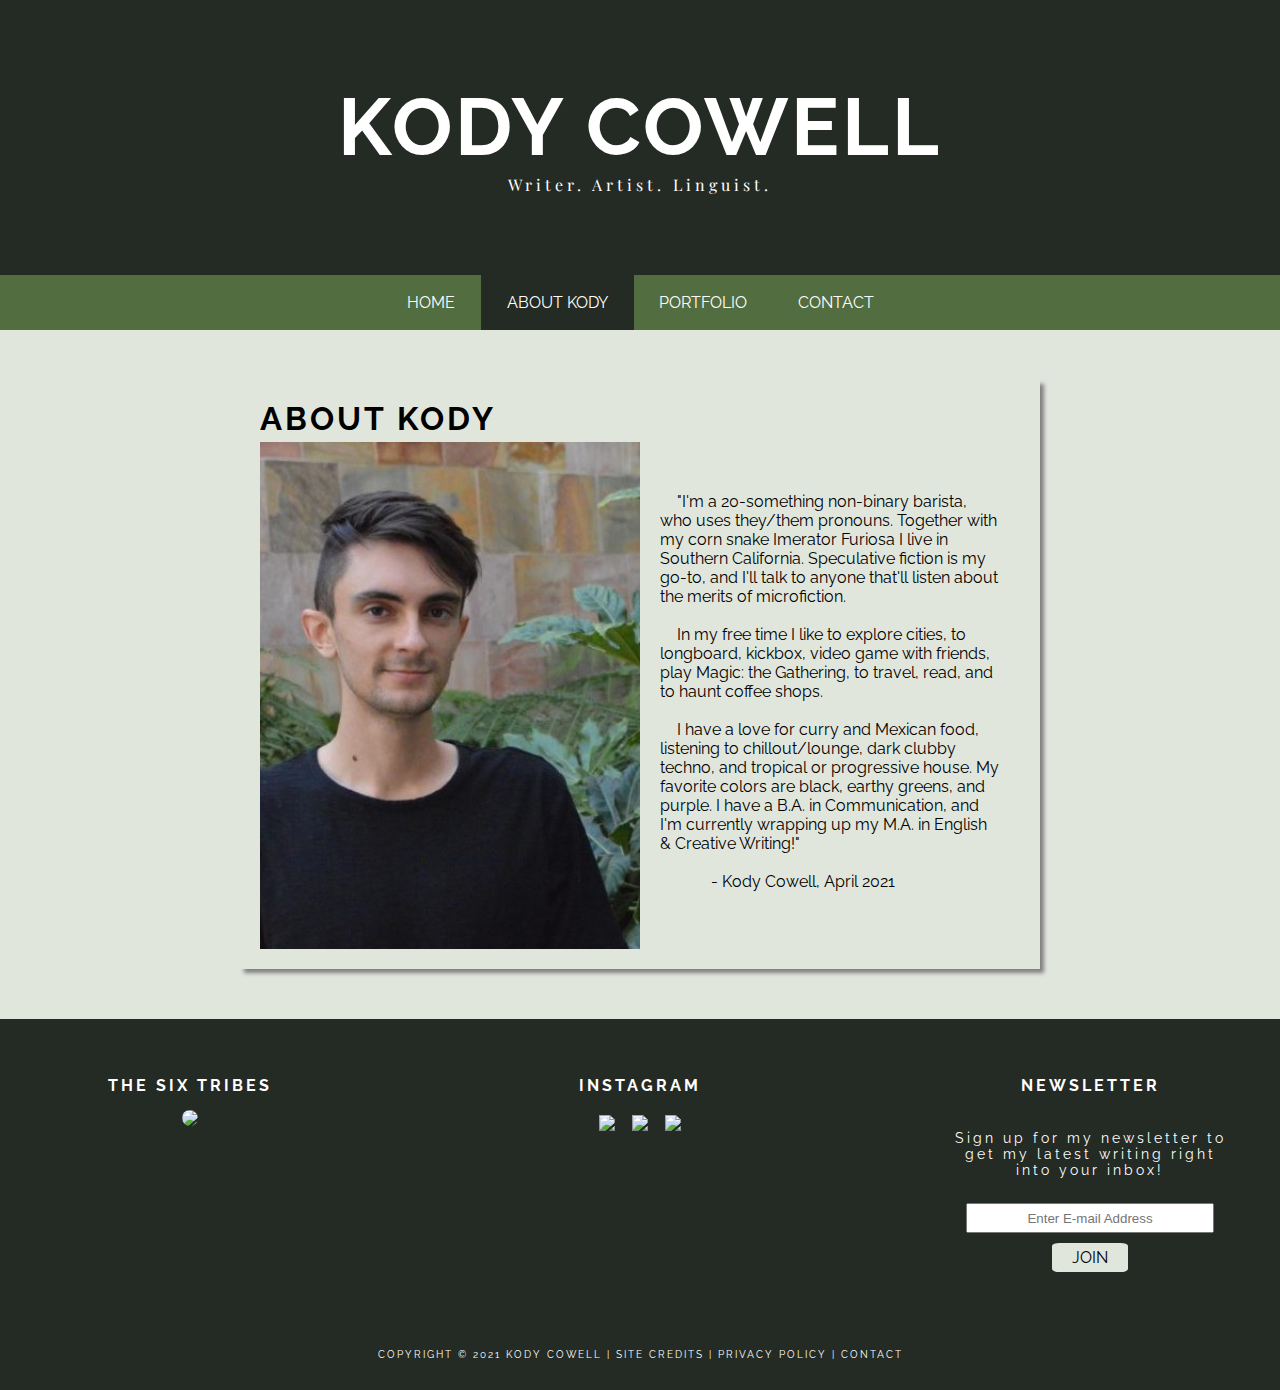
==== about-kody.html @ 3d3656e3 "added about section, aded contact form" ====
<!DOCTYPE html>
<html lang="en">
<head>
	<title>About Kody</title>
	<meta charset="utf-8">
	<meta name="viewport" content="width=device-width, initial-scale=1.0">
	<link rel="icon" href="img/k-icon.JPG" >
	<link rel="stylesheet" href="https://cdnjs.cloudflare.com/ajax/libs/font-awesome/4.7.0/css/font-awesome.min.css">
	<link rel="preconnect" href="https://fonts.gstatic.com">
<link href="https://fonts.googleapis.com/css2?family=New+Tegomin&display=swap" rel="stylesheet">
<link href="https://fonts.googleapis.com/css2?family=Playfair+Display&display=swap" rel="stylesheet">
<link href="https://fonts.googleapis.com/css2?family=Raleway&display=swap" rel="stylesheet">
	<link rel="stylesheet" type="text/css" href="layout/kody.css">
</head>
<body>

	<!-- Header Element -->
<div>
	<header class="header">
		<h1><a href="index.html">KODY COWELL</a></h1>
			<p>Writer. Artist. Linguist.</p>
	</header>
</div>
	<!--- ----------------------------------------------- -->
<div class="navbar" id="navbar">
<div class="navigation" id="navigation">
  <a href="index.html">Home</a>
  <a href="about-kody.html" class="active">about kody</a>
	<div class="dropdown">
	    <a href="portfolio.html" class="dropbtn">portfolio</a>
	      
	    </button>
	    <div class="dropdown-content">
	      <a href="portfolio-microfiction.html">Microfiction</a>
	      <a href="portfolio-short-stories.html">Short Stories</a>
	      <a href="portfolio-published-work.html">Published Work</a>
    	</div>
  	</div> 
  <a href="contact.html" >Contact</a>
</div>
</div>
	<!-- Main Element -->
<main>
	<div class="content">
		<div class="intro">
			<h1>About Kody</h1>
			<div class="about-content">
			<img id="about-img" src="img/kody-profile-small.jpg">
			<div id="about-text">
				<p style="text-indent: 5%"> "I'm a 20-something non-binary barista, who uses they/them pronouns. Together with my corn snake Imerator Furiosa I live in Southern California. Speculative fiction is my go-to, and I'll talk to anyone that'll listen about the merits of microfiction.<p><br>
				<p style="text-indent: 5%">In my free time I like to explore cities, to longboard, kickbox, video game with friends, play Magic: the Gathering, to travel, read, and to haunt coffee shops.</p><br>
				<p style="text-indent: 5%">I have a love for curry and Mexican food, listening to chillout/lounge, dark clubby techno, and tropical or progressive house. My favorite colors are black, earthy greens, and purple. I have a B.A. in Communication, and I'm currently wrapping up my M.A. in English & Creative Writing!"</p><br>
				<p style="text-indent: 15%" font-style="italic"> - Kody Cowell, April 2021</p>
			</div>
			</div>
		</div>
	</div>
<input type="image" src="img/back-to-top.png" width="45" height="45" alt="back-to-top" id="back-to-top" class="back-to-top" onclick="topFunction()" /> 

</main>

<div class="footer-widgets">
		<div class="wrap">
			<div class="footer-widget-1">
				<h4 class="widget-title">THE SIX TRIBES</h4>
				<p>
					<a href="https://thesixtribes.blogspot.com" target="blank"><img id="widget-icon" src="img/six-tribes.jpeg" ></a>
				</p>
			</div>

			<div class="footer-widget-2">
				<h4 class="widget-title">INSTAGRAM</h4>
				<div class="widget-images">
					<div class="insta-pic">
						<a href="https://www.instagram.com/p/CLuhFMjBJE3/?igshid=bbefb8ykg4li" target="blank"><img id="picture" src="https://scontent-amt2-1.cdninstagram.com/v/t51.2885-15/e35/s1080x1080/153089223_249399296788393_7107474968008332931_n.jpg?tp=1&amp;_nc_ht=scontent-amt2-1.cdninstagram.com&amp;_nc_cat=101&amp;_nc_ohc=bFneDNuPi3oAX9F1mN2&amp;edm=AABBvjUAAAAA&amp;ccb=7-4&amp;oh=70a73e93604d042daadd72fa2ccfb1d2&amp;oe=609DCF3E&amp;_nc_sid=83d603"></a>
					</div>
					<div class="insta-pic">
						<a href="https://www.instagram.com/p/CLZz4OmhOHC/" target="blank"><img id="picture" src="https://scontent-amt2-1.cdninstagram.com/v/t51.2885-15/e35/150633962_1832348787146833_5923864472317503566_n.jpg?tp=1&amp;_nc_ht=scontent-amt2-1.cdninstagram.com&amp;_nc_cat=101&amp;_nc_ohc=h8-UCfn9qmAAX-2yaI8&amp;edm=AABBvjUAAAAA&amp;ccb=7-4&amp;oh=6f2d29874e207fae768e8b93309d9865&amp;oe=609D9595&amp;_nc_sid=83d603">
							
						</a>
						
					</div>
					<div class="insta-pic">
						<a href="https://www.instagram.com/p/CJt40v_hmbW/" target="blank"><img id="picture" src="https://scontent-ams4-1.cdninstagram.com/v/t51.2885-15/e35/s1080x1080/136140134_867064200760243_3962149371081290311_n.jpg?tp=1&amp;_nc_ht=scontent-ams4-1.cdninstagram.com&amp;_nc_cat=107&amp;_nc_ohc=y1EXqqMMeFcAX-wBBD9&amp;edm=AP_V10EAAAAA&amp;ccb=7-4&amp;oh=d2094b92c1c3aa81f8616e200d456402&amp;oe=609B01E0&amp;_nc_sid=4f375e" ></a>
					</div>
				</div>
			</div>
			
			<div class="footer-widget-3">
				<h4 class="widget-title">NEWSLETTER</h4>
				<div class="newsletter">
					<p>Sign up for my newsletter to get my latest writing right into your inbox!</p>
					<form action="https://formsubmit.co/2a778330f5fc9a9b6a324b5326173413" method="POST"/>
						<input type="email" name="mail" placeholder="Enter E-mail Address" required>
						<input type="submit" value="join" name="subscribe">
						<input type="hidden" name="_captcha" value="false">
						<input type="hidden" name="_next" value="https://ninnua.github.io/kody-cowell/joined.html">
					</form>
				</div>
				
			</div>
		</div>
	</div>
	<!-- Footer Element -->
<footer>
	<div class="footer-text">
		<p>copyright &#169; 2021 
			<a href="index.html">kody cowell</a> |
			<a href="#">site credits</a> |
			<a href="#">privacy policy</a> |
			<a href="contact.html">contact</a>
		</p>
	</div>
</footer>

<script type="text/javascript" src="layout/kody.js"></script>
</body>
</html>
---- layout/kody.css ----
* {
  margin: 0;
  padding: 0;
  box-sizing: border-box;
}

html {
	background-color: #e1e6dd;
  scroll-behavior: smooth;
}

body {
  margin: 0;
  font-family: 'Raleway', Arial, Helvetica, sans-serif;
  
}

 
h1, h2 {
  font-family: 'Raleway', sans-serif;
  text-transform: uppercase; ;
  letter-spacing: 3px;
  margin: 0 auto 5px auto;

}


h5 {
  font-family: 'Playfair Display', serif;
  margin: 0 auto 20px auto;
  letter-spacing: 2px;
  font-size: 14px;
}
/* ##################################### HEADER ########################### */
.header {
  padding: 80px;
  text-align: center;
  background: #242a24;
  color: white;
  position: relative;
  z-index: 20;

}

.header h1 {
  font-size: 80px;
  font-family: 'Raleway', sans-serif;
  margin: 0 auto;
  text-transform: uppercase;
  text-align: center;
 }

header a {
  color: white;
  text-decoration: none;
}

header p {
  font-family: 'Playfair Display', serif;
  letter-spacing: 4px;
  margin: 0 auto;
}

/* ##################################### NAV BAR ########################### */
.navbar{
  width: 100%;
  background-color: #526e40;
  height: 55px;
  text-align: center;
  
}

.navigation {
  padding: 0 auto;
  overflow: hidden;
  background-color: #526e40;
  display: inline-block;
}

.navigation a {
  float: left;
  font-size: 16px;
  color: white;
  padding: 18px 26px;
  text-decoration: none;
  text-transform: uppercase;

}
.active {
  background-color: #242a24;
}
.sticky {
  position: fixed;
  top: 0;
 }
/* ##################################DROPDOWN#########################*/
/* Dropdown Button */


.dropdown {
  float: left;
  overflow: hidden;
}

.dropdown .dropbtn {
  font-size: 16px;  
  border: none;
  outline: none;
  color: white;
  padding: 18px 25px;
  background-color: inherit;
  font-family: inherit;
  margin: 0;
}

.navbar a:hover, .dropdown:hover .dropbtn {
  background-color: #e1e6dd;
  color: black;
}

.dropdown-content {
  display: none;
  position: absolute;
  background-color: #526e40;
  margin: 55px auto;
  min-width: 160px;
  box-shadow: 0px 8px 16px 0px rgba(0,0,0,0.2);
  z-index: 1;
}

.dropdown-content a {
  float: none;
  color: white;
  padding: 18px 25px;
  text-decoration: none;
  display: block;
  text-align: left;
}

.dropdown-content a:hover {
  background-color: #e1e6dd;
color: black;
}

.dropdown:hover .dropdown-content {
  display: block;
}

/* ##################################### MAIN ELEMENTS ########################### */

.article {
  background-color: #e1e6dd;
  max-width: 800px;
  margin: 50px auto;
  padding: 20px;
  opacity: 60;
  box-shadow:  4px 4px 4px gray;
  overflow: hidden;
}

.article-form {
   background-color: #e1e6dd;
  max-width: 800px;
  margin: 50px auto;
  padding: 20px;
  opacity: 60;
   overflow: hidden;
}

.intro {
  background-color: #e1e6dd;
  max-width: 800px;
  margin: 50px auto;
  padding: 20px;
  opacity: 60;
  font-family: 'Raleway', sans-serif;
  box-shadow:  4px 4px 4px gray;
}

.articletitle {
  font-family: 'Raleway', sans-serif;
  margin:;
}
.article p {
  font-family: 'Raleway', sans-serif;
  font-size: 18px;
  padding-bottom: 10px;
}

.article a{
  text-decoration: underline;
  color: #526e40;

}

#about-text {
  display: inline-block;
  width: 50%;
  float: right;
  padding: 50px 20px;
}

#about-img {
  display: inline-block;
  width: 50%;
  float: left;
}


.about-content{
  background-color: #e1e6dd;
  max-width: 800px;
  overflow: hidden;
}

/*########################### CONTACT FORM ###################################*/
.contact-form{
text-align: center;
font-family: 'Raleway', sans-serif;
font-size: 16px;
margin-top: 40px;
}

.contact-form input {
  padding: 10px;
  width: 80%;
  margin: 5px auto;
  display: block;
  font-family: 'Raleway', sans-serif;
  font-size: 16px;
}
.contact-form textarea {
  padding: 10px;
  width: 80%;
  margin: 10px auto;
  font-family: 'Raleway', sans-serif;
  font-size: 16px;

}
.contact-form input[type=submit]{
  background-color: #526e40;
  color: white;
  border: none;
  padding: 10px 20px;
  margin: 5px auto;
 text-transform: uppercase;
  font-family: 'Raleway', serif;
  font-size: 16px;
}

.contact-form input[type=submit]:hover{
  cursor: pointer;
}
/* ##################################### FOOTER WIDGETS ########################### */
.footer-widgets {
  display: block;
  box-sizing: border-box;
  background-color: #242a24;
  color: white;
  clear: both;
  padding: 40px 0px 0px;
  height: 300px;
  max-width: 100%;
  margin:0 auto;
  text-align: center;
  letter-spacing: 3px;
}
.wrap {
  max-width: 1200px;
  margin: 0 auto;
  text-align: center;
  float: center;
}

.footer-widget-1{
  float: left;
  padding: 1% ;
  width: 25%;
  text-align: center;
}

.footer-widget-2{
  float: left;
  padding: 1%;
  width: 50%;
  text-align: center;
}

.footer-widget-3 {
  float: left;
  padding: 1%;
  width:  25%;
  text-align: center;
}

.widget-title {
  padding: 5px;
  margin-bottom: 10px;
  font-family: 'Raleway', sans-serif;
}

#widget-icon {
  height: 160px;
  border-radius: 80px;

}

.insta-pic {
  display: inline-block;
 }

#picture {
  height: 160px;
  display: block;
  padding: 5px;
}

.widget-images {
  float: center;
  display: block;
}

.newsletter p {
  font-family: 'Raleway', sans-serif;
  font-size: 14px;
  margin-bottom: 20px;
  margin-top: 20px;
  padding-top: 10px;
}

.newsletter input[type=email] {
margin: 5px;
height: 30px;
width: 90%;
text-align: center;
}

.newsletter input[type=submit] {
  background-color: #e1e6dd;
  color: black;
  border: none;
  padding: 5px 20px;
  margin: 5px;
  border-radius: 10%;
  text-transform: uppercase;
  font-family: 'Raleway', serif;
  font-size: 16px;
}

.newsletter input[type=submit]:hover {
  cursor: pointer;
}
/* ##################################### FOOTER ########################### */
footer {
  background-color: #242a24;
  padding: 30px;
  color: white;
  font-family: 'Raleway', sans-serif;
  position: relative;
  bottom: 0;
}

.footer-text {
  text-align: center;
  text-transform: uppercase;
  font-size: 10px;
  letter-spacing: 2px;
 }

 .footer-text a{
  text-decoration: none;
  color: white;
 }

.footer-text a:hover {
  color: #526e40;
}

/* ################################# FONTAWESOME ICON ########################### */
.fa {
  padding: 5px;
  font-size: 15px;
  text-align: center;
  text-decoration: none;
  color: white
}

/* Add a hover effect if you want */
.fa:hover {
  opacity: 0.7;
  color: #526e40;
}

/* Page content */



/* ####################### Back to top button ############################## */
#back-to-top {
  display: none; /* Hidden by default */
  position: fixed; /* Fixed/sticky position */
  bottom: 60px; /* Place the button at the bottom of the page */
  right: 60px; /* Place the button 30px from the right */
  z-index: 99; /* Make sure it does not overlap */
  border: none; /* Remove borders */
  outline: none; /* Remove outline */
  background-color: /* Set a background color */
  color: white; /* Text color */
  cursor: pointer; /* Add a mouse pointer on hover */
  padding:0; /* Some padding */
  border-radius: 10px; /* Rounded corners */
  font-size: 18px; /* Increase font size */
}

/* ############################## Close button #################################3 */
.thank-you {
  text-align: center;
  background-color: #e1e6dd;
  max-width: 800px;
  margin: 50px auto;
  padding: 20px;
  opacity: 60;
}

.close-button {
  box-sizing: border-box;
  height: 20px;
  background-color: green;
  width: 50px;
  margin: 20px auto;
  text-align: center;
}

.close {
  background-color: white;
  padding: 10px;
  border-radius: 10px;
}

.close-button a{
  text-decoration: none;
}

.close-button a:hover{
  cursor: pointer;
}
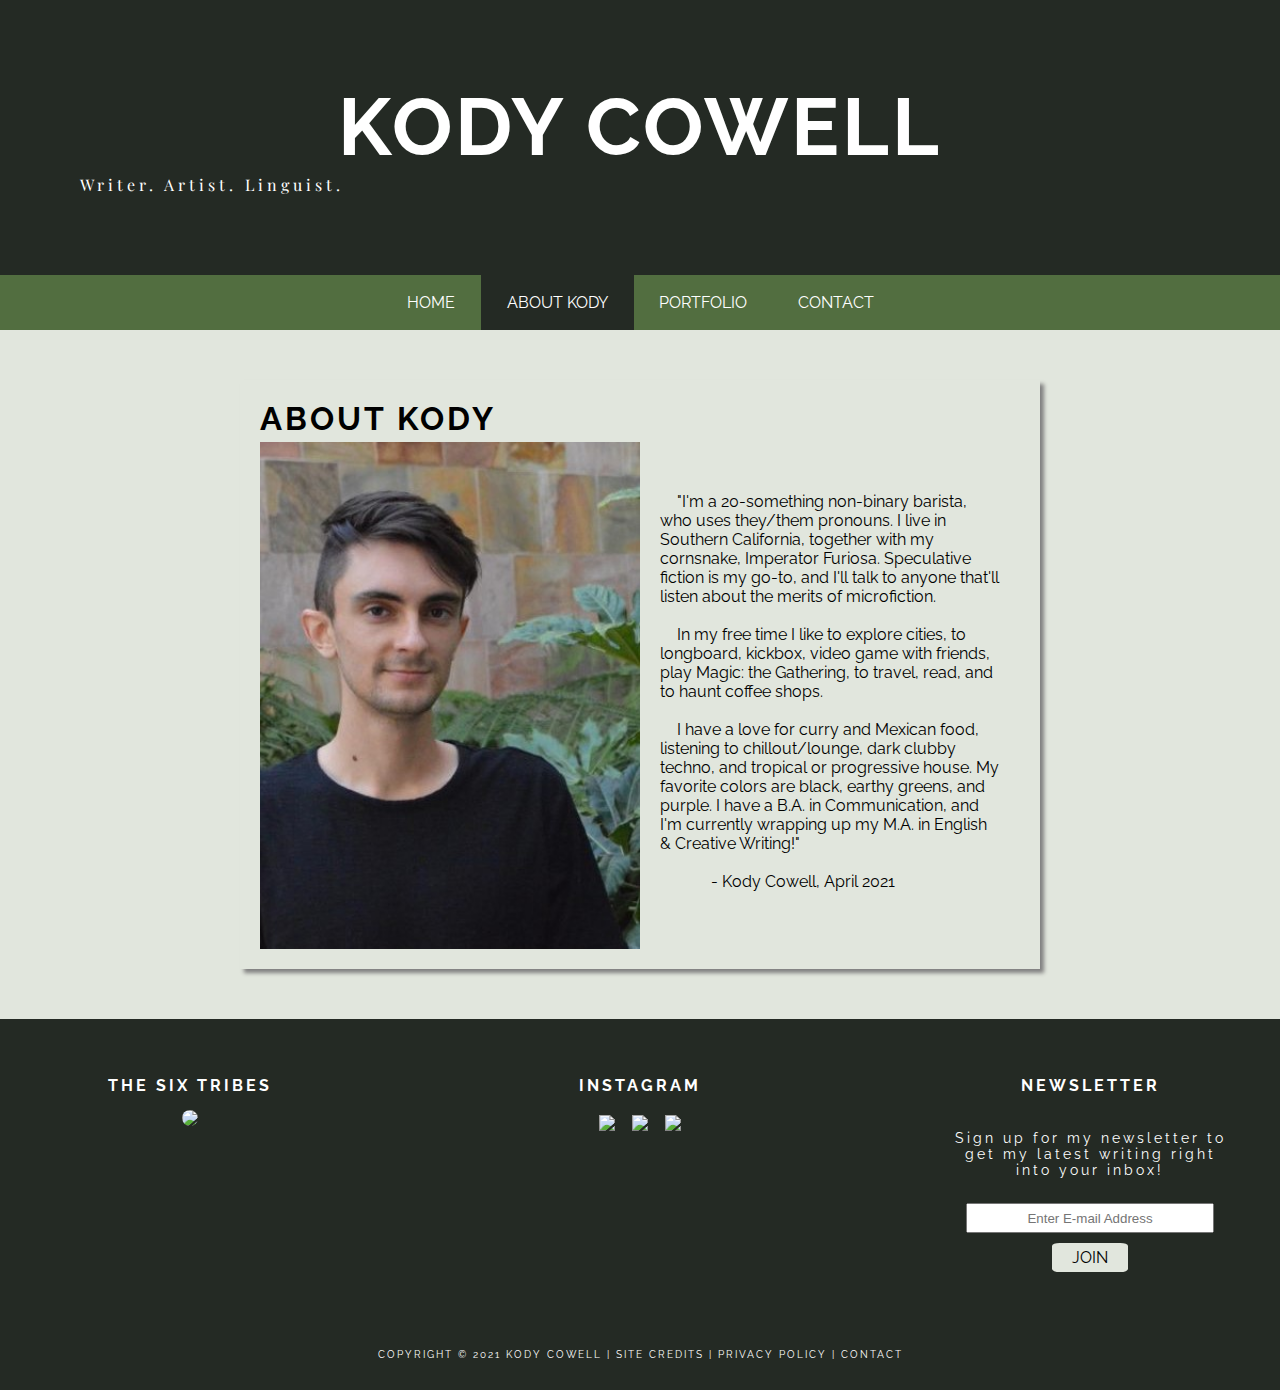
==== commit 1e6fe051: "updated bio text" ====
--- a/about-kody.html
+++ b/about-kody.html
@@ -47,7 +47,7 @@
 			<div class="about-content">
 			<img id="about-img" src="img/kody-profile-small.jpg">
 			<div id="about-text">
-				<p style="text-indent: 5%"> "I'm a 20-something non-binary barista, who uses they/them pronouns. Together with my corn snake Imerator Furiosa I live in Southern California. Speculative fiction is my go-to, and I'll talk to anyone that'll listen about the merits of microfiction.<p><br>
+				<p style="text-indent: 5%"> "I'm a 20-something non-binary barista, who uses they/them pronouns. I live in Southern California, together with my cornsnake, Imperator Furiosa. Speculative fiction is my go-to, and I'll talk to anyone that'll listen about the merits of microfiction.<p><br>
 				<p style="text-indent: 5%">In my free time I like to explore cities, to longboard, kickbox, video game with friends, play Magic: the Gathering, to travel, read, and to haunt coffee shops.</p><br>
 				<p style="text-indent: 5%">I have a love for curry and Mexican food, listening to chillout/lounge, dark clubby techno, and tropical or progressive house. My favorite colors are black, earthy greens, and purple. I have a B.A. in Communication, and I'm currently wrapping up my M.A. in English & Creative Writing!"</p><br>
 				<p style="text-indent: 15%" font-style="italic"> - Kody Cowell, April 2021</p>
--- a/layout/kody.css
+++ b/layout/kody.css
@@ -34,6 +34,7 @@
 /* ##################################### HEADER ########################### */
 .header {
   padding: 80px;
+  width: 100%
   text-align: center;
   background: #242a24;
   color: white;
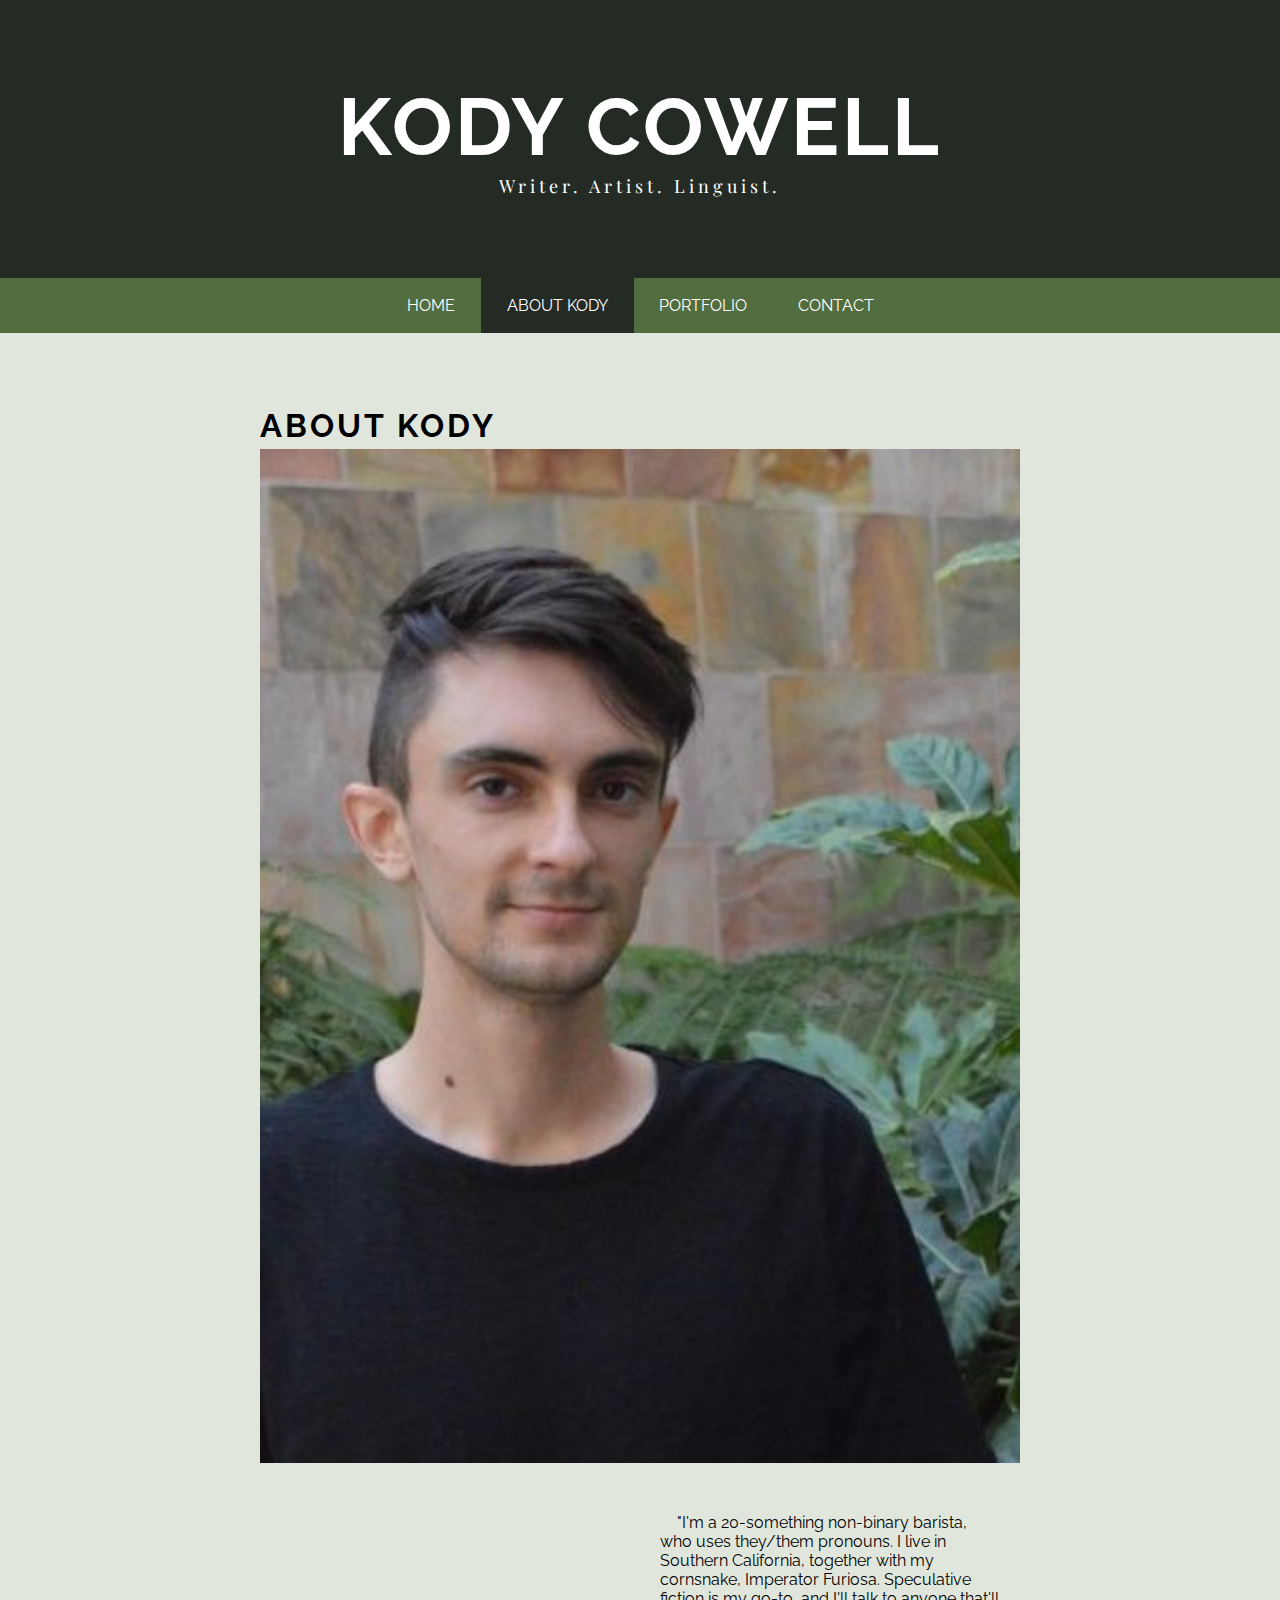
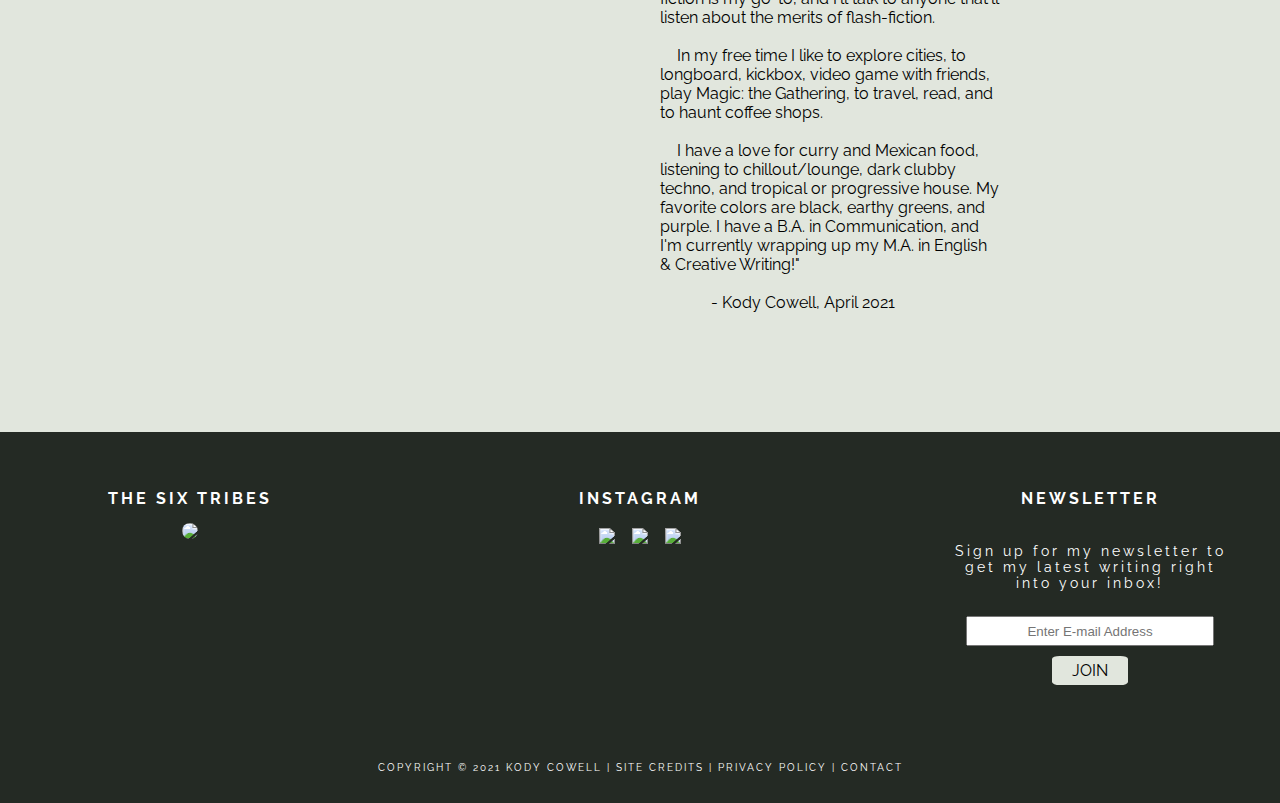
==== commit dca749c9: "microfiction ->flash fiction" ====
--- a/about-kody.html
+++ b/about-kody.html
@@ -31,7 +31,7 @@
 	      
 	    </button>
 	    <div class="dropdown-content">
-	      <a href="portfolio-microfiction.html">Microfiction</a>
+	      <a href="portfolio-flash-fiction.html">Flash Fiction</a>
 	      <a href="portfolio-short-stories.html">Short Stories</a>
 	      <a href="portfolio-published-work.html">Published Work</a>
     	</div>
@@ -47,7 +47,7 @@
 			<div class="about-content">
 			<img id="about-img" src="img/kody-profile-small.jpg">
 			<div id="about-text">
-				<p style="text-indent: 5%"> "I'm a 20-something non-binary barista, who uses they/them pronouns. I live in Southern California, together with my cornsnake, Imperator Furiosa. Speculative fiction is my go-to, and I'll talk to anyone that'll listen about the merits of microfiction.<p><br>
+				<p style="text-indent: 5%"> "I'm a 20-something non-binary barista, who uses they/them pronouns. I live in Southern California, together with my cornsnake, Imperator Furiosa. Speculative fiction is my go-to, and I'll talk to anyone that'll listen about the merits of flash-fiction.<p><br>
 				<p style="text-indent: 5%">In my free time I like to explore cities, to longboard, kickbox, video game with friends, play Magic: the Gathering, to travel, read, and to haunt coffee shops.</p><br>
 				<p style="text-indent: 5%">I have a love for curry and Mexican food, listening to chillout/lounge, dark clubby techno, and tropical or progressive house. My favorite colors are black, earthy greens, and purple. I have a B.A. in Communication, and I'm currently wrapping up my M.A. in English & Creative Writing!"</p><br>
 				<p style="text-indent: 15%" font-style="italic"> - Kody Cowell, April 2021</p>
--- a/layout/kody.css
+++ b/layout/kody.css
@@ -60,25 +60,31 @@
   font-family: 'Playfair Display', serif;
   letter-spacing: 4px;
   margin: 0 auto;
+  text-align: center;
+  font-size: 18px;
 }
 
 /* ##################################### NAV BAR ########################### */
 .navbar{
   width: 100%;
   background-color: #526e40;
-  height: 55px;
-  text-align: center;
+  max-height: 55px;
+  height: auto;
+  text-align: center;
+  display: inline-block;
+  padding: 0 auto;
+  margin: 0 auto;
   
 }
 
 .navigation {
   padding: 0 auto;
   overflow: hidden;
+  display: inline-block;
   background-color: #526e40;
-  display: inline-block;
-}
-
-.navigation a {
+} 
+
+.navbar a {
   float: left;
   font-size: 16px;
   color: white;
@@ -175,7 +181,7 @@
   padding: 20px;
   opacity: 60;
   font-family: 'Raleway', sans-serif;
-  box-shadow:  4px 4px 4px gray;
+  
 }
 
 .articletitle {
@@ -203,7 +209,9 @@
 
 #about-img {
   display: inline-block;
-  width: 50%;
+  height: auto;
+  max-width: 380;
+  width: 100%;
   float: left;
 }
 
@@ -301,7 +309,9 @@
 }
 
 #widget-icon {
-  height: 160px;
+  height: auto;
+  max-width: 160px;
+  width: 100%;
   border-radius: 80px;
 
 }
@@ -311,7 +321,9 @@
  }
 
 #picture {
-  height: 160px;
+  height: auto;
+  max-width: 160px;
+  width: 100%;
   display: block;
   padding: 5px;
 }
@@ -421,6 +433,7 @@
   margin: 50px auto;
   padding: 20px;
   opacity: 60;
+  box-shadow: 0px 0px 12px 8px rgba(0,0,0,0.28);
 }
 
 .close-button {
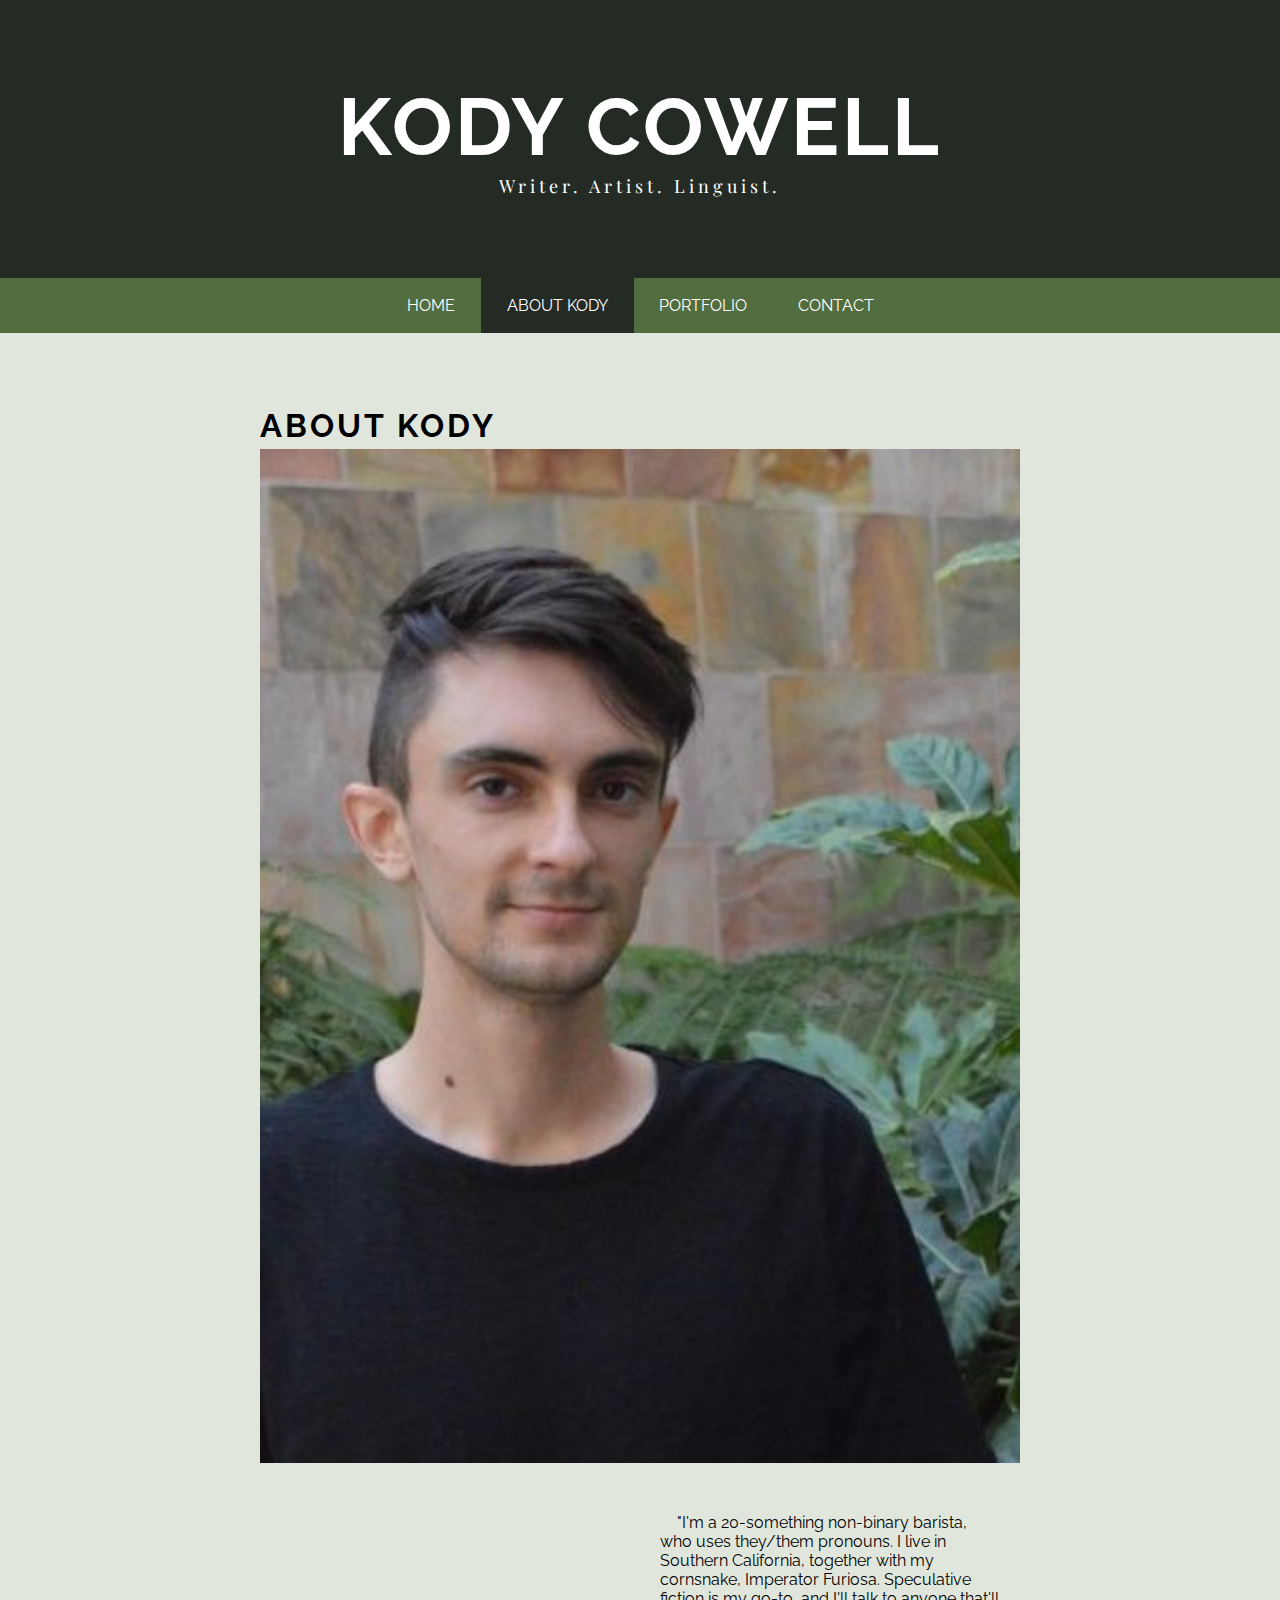
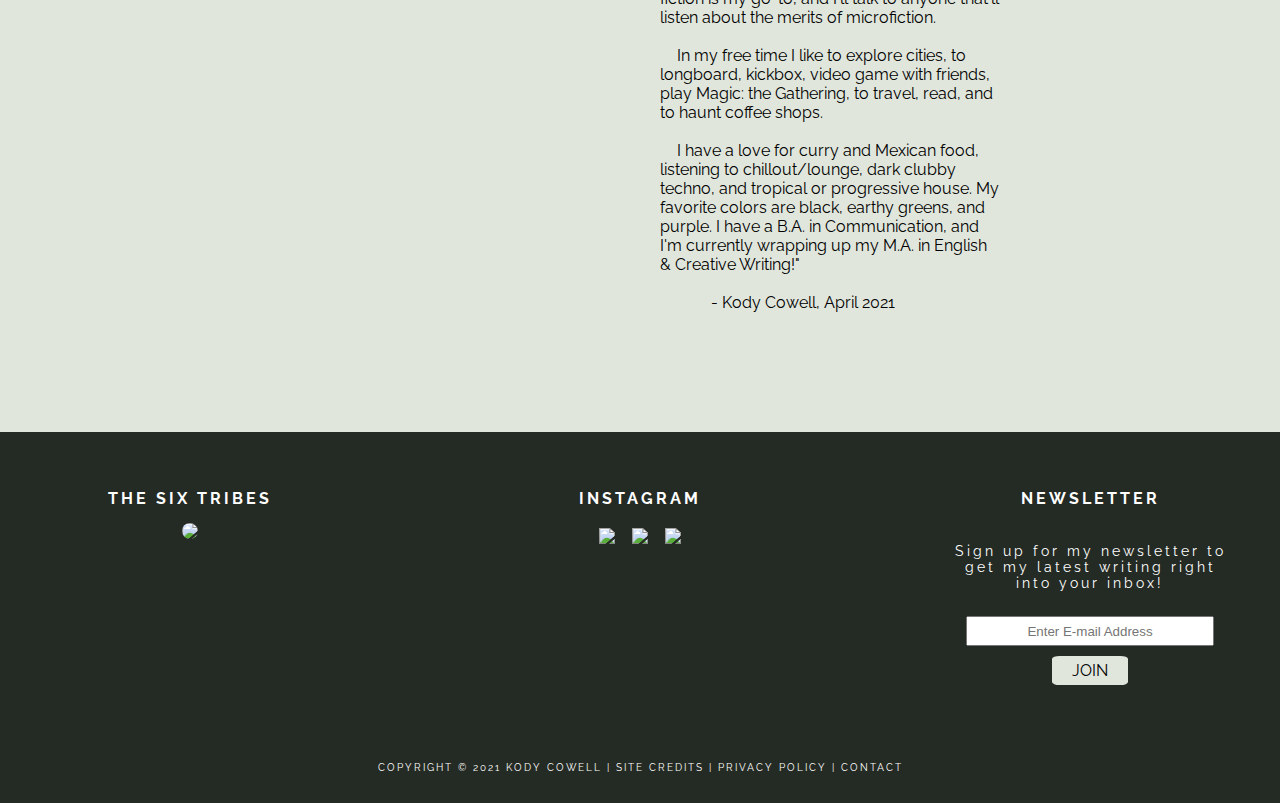
==== commit c5c85509: "--" ====
--- a/about-kody.html
+++ b/about-kody.html
@@ -31,7 +31,7 @@
 	      
 	    </button>
 	    <div class="dropdown-content">
-	      <a href="portfolio-flash-fiction.html">Flash Fiction</a>
+	      <a href="portfolio-microfiction.html">Microfiction</a>
 	      <a href="portfolio-short-stories.html">Short Stories</a>
 	      <a href="portfolio-published-work.html">Published Work</a>
     	</div>
@@ -47,7 +47,7 @@
 			<div class="about-content">
 			<img id="about-img" src="img/kody-profile-small.jpg">
 			<div id="about-text">
-				<p style="text-indent: 5%"> "I'm a 20-something non-binary barista, who uses they/them pronouns. I live in Southern California, together with my cornsnake, Imperator Furiosa. Speculative fiction is my go-to, and I'll talk to anyone that'll listen about the merits of flash-fiction.<p><br>
+				<p style="text-indent: 5%"> "I'm a 20-something non-binary barista, who uses they/them pronouns. I live in Southern California, together with my cornsnake, Imperator Furiosa. Speculative fiction is my go-to, and I'll talk to anyone that'll listen about the merits of microfiction.<p><br>
 				<p style="text-indent: 5%">In my free time I like to explore cities, to longboard, kickbox, video game with friends, play Magic: the Gathering, to travel, read, and to haunt coffee shops.</p><br>
 				<p style="text-indent: 5%">I have a love for curry and Mexican food, listening to chillout/lounge, dark clubby techno, and tropical or progressive house. My favorite colors are black, earthy greens, and purple. I have a B.A. in Communication, and I'm currently wrapping up my M.A. in English & Creative Writing!"</p><br>
 				<p style="text-indent: 15%" font-style="italic"> - Kody Cowell, April 2021</p>
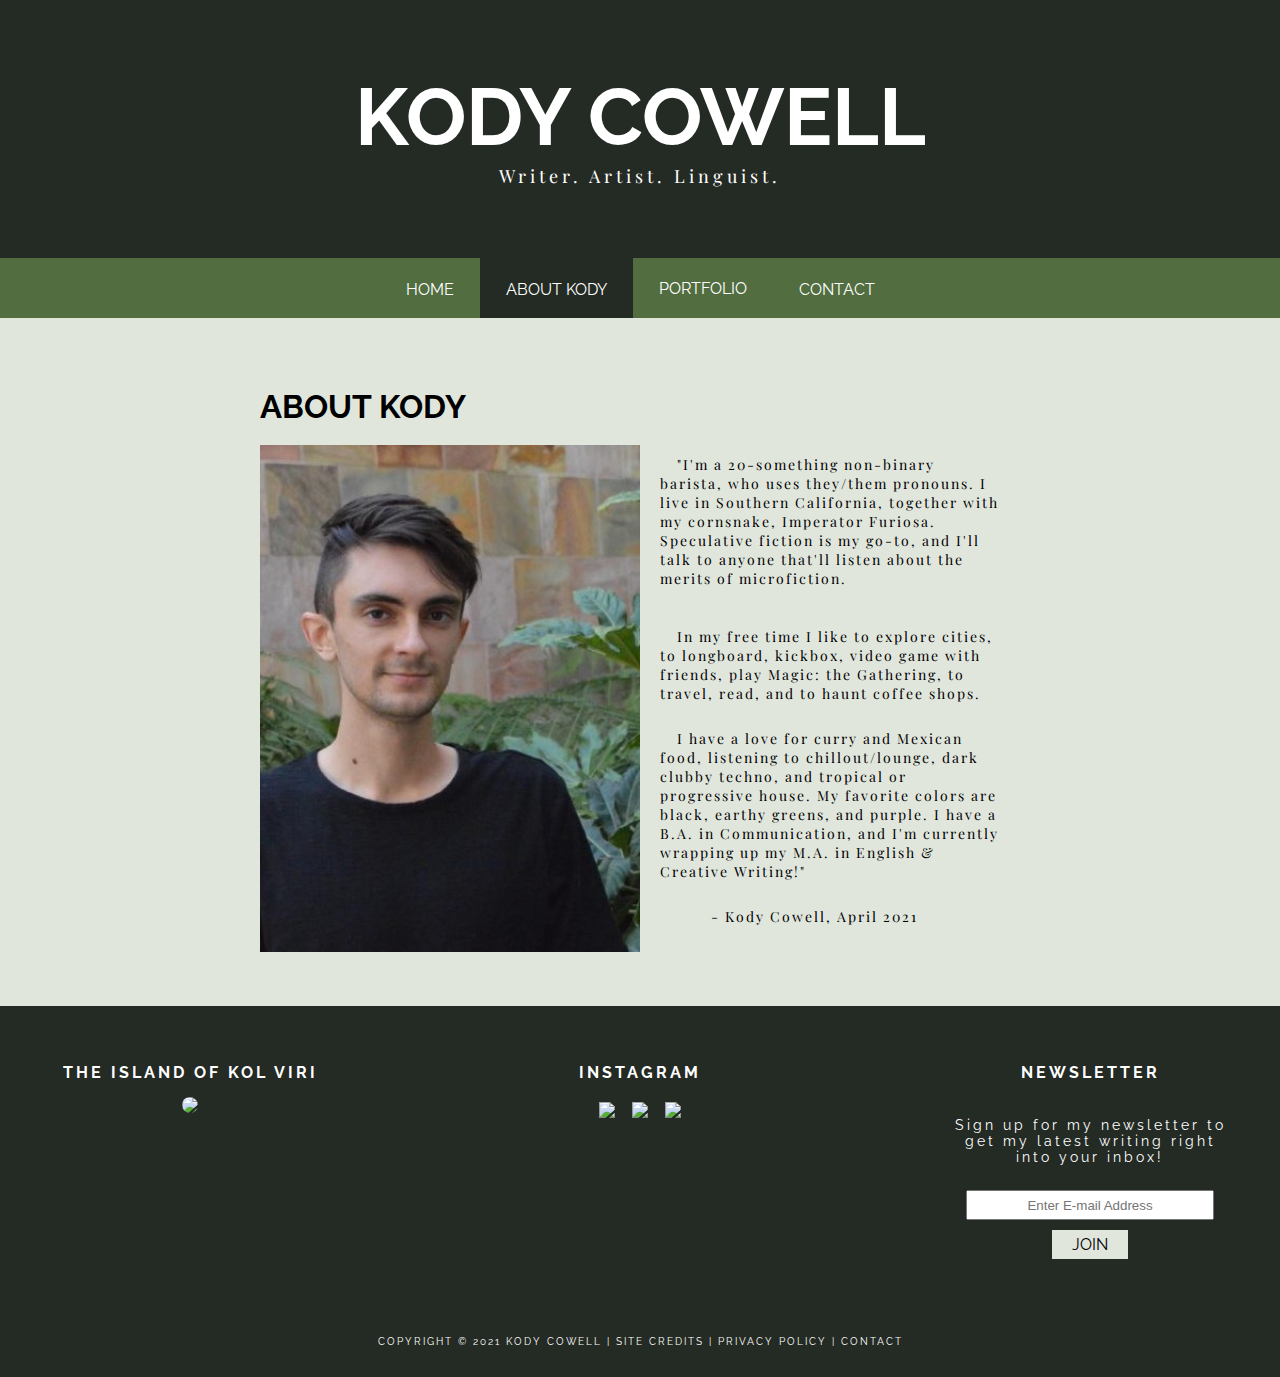
==== commit 834abf30: "//" ====
--- a/about-kody.html
+++ b/about-kody.html
@@ -27,7 +27,7 @@
   <a href="index.html">Home</a>
   <a href="about-kody.html" class="active">about kody</a>
 	<div class="dropdown">
-	    <a href="portfolio.html" class="dropbtn">portfolio</a>
+	    <a href="portfolio.html" id="dropbtn" class="dropbtn">portfolio</a>
 	      
 	    </button>
 	    <div class="dropdown-content">
@@ -43,7 +43,7 @@
 <main>
 	<div class="content">
 		<div class="intro">
-			<h1>About Kody</h1>
+			<h1>ABOUT KODY</h1>
 			<div class="about-content">
 			<img id="about-img" src="img/kody-profile-small.jpg">
 			<div id="about-text">
@@ -62,7 +62,7 @@
 <div class="footer-widgets">
 		<div class="wrap">
 			<div class="footer-widget-1">
-				<h4 class="widget-title">THE SIX TRIBES</h4>
+				<h4 class="widget-title">THE ISLAND OF KOL VIRI</h4>
 				<p>
 					<a href="https://thesixtribes.blogspot.com" target="blank"><img id="widget-icon" src="img/six-tribes.jpeg" ></a>
 				</p>
@@ -90,7 +90,7 @@
 				<h4 class="widget-title">NEWSLETTER</h4>
 				<div class="newsletter">
 					<p>Sign up for my newsletter to get my latest writing right into your inbox!</p>
-					<form action="https://formsubmit.co/2a778330f5fc9a9b6a324b5326173413" method="POST"/>
+					<form action="https://formsubmit.co/6f7d9b978b827042ce663ae27e607d79" method="POST"/>
 						<input type="email" name="mail" placeholder="Enter E-mail Address" required>
 						<input type="submit" value="join" name="subscribe">
 						<input type="hidden" name="_captcha" value="false">
--- a/layout/kody.css
+++ b/layout/kody.css
@@ -16,7 +16,7 @@
 }
 
  
-h1, h2 {
+h1, h2, {
   font-family: 'Raleway', sans-serif;
   text-transform: uppercase; ;
   letter-spacing: 3px;
@@ -24,22 +24,28 @@
 
 }
 
+h3 {
+  font-family: 'Playfair Display', serif;
+  letter-spacing: 2px;
+}
 
 h5 {
   font-family: 'Playfair Display', serif;
+  color: #333;
   margin: 0 auto 20px auto;
   letter-spacing: 2px;
-  font-size: 14px;
+  font-size: 16px;
 }
 /* ##################################### HEADER ########################### */
 .header {
-  padding: 80px;
-  width: 100%
+  padding: 70px;
+  width: 100%;
   text-align: center;
   background: #242a24;
   color: white;
   position: relative;
   z-index: 20;
+  overflow: hidden;
 
 }
 
@@ -68,30 +74,32 @@
 .navbar{
   width: 100%;
   background-color: #526e40;
-  max-height: 55px;
+  max-height: 60px;
   height: auto;
   text-align: center;
-  display: inline-block;
-  padding: 0 auto;
   margin: 0 auto;
   
 }
 
 .navigation {
-  padding: 0 auto;
   overflow: hidden;
   display: inline-block;
   background-color: #526e40;
+  max-height: 60px;
 } 
 
-.navbar a {
+.navbar a, .navbar p {
   float: left;
   font-size: 16px;
   color: white;
-  padding: 18px 26px;
+  padding: 22px 26px;
   text-decoration: none;
   text-transform: uppercase;
 
+}
+
+.navbar p{
+  cursor: default;
 }
 .active {
   background-color: #242a24;
@@ -100,6 +108,8 @@
   position: fixed;
   top: 0;
  }
+
+
 /* ##################################DROPDOWN#########################*/
 /* Dropdown Button */
 
@@ -108,13 +118,14 @@
   float: left;
   overflow: hidden;
 }
+
 
 .dropdown .dropbtn {
   font-size: 16px;  
   border: none;
   outline: none;
   color: white;
-  padding: 18px 25px;
+  padding: 20.5px 26px;
   background-color: inherit;
   font-family: inherit;
   margin: 0;
@@ -129,7 +140,7 @@
   display: none;
   position: absolute;
   background-color: #526e40;
-  margin: 55px auto;
+  margin: 60px auto;
   min-width: 160px;
   box-shadow: 0px 8px 16px 0px rgba(0,0,0,0.2);
   z-index: 1;
@@ -153,12 +164,89 @@
   display: block;
 }
 
+ @media screen and (max-width: 850px) {
+.navbar a{
+  font-size: 14px;
+  padding: 22px 10px;
+  width: 25%;
+
+}
+.dropdown {
+  width: 25%;
+}
+#dropbtn{
+  width: 100%;
+}
+.dropdown-content{
+  width: 25%;
+}
+
+.dropdown-content a{
+  width: 100%;
+}
+.navbar a:hover{
+  background-color: #526e40;
+}
+.navbar a:hover, .dropdown:hover .dropbtn {
+  background-color: #e1e6dd;
+  }
+.navigation {
+  width: 95%;
+  margin: 0 auto;
+}
+.dropdown .dropbtn{
+  padding: 22px 10px;
+  font-size: 14px;
+}
+}
+
+
+/* ################################### HOME BAR ##################################### */
+.home-bar {
+  background-color: #242a24;
+  display: block;
+  width: 100%;
+  height: 300px;
+  overflow: hidden;
+  box-sizing: content-box !important;
+  padding: 20px auto;
+  text-align: right;
+}
+.home-bar-text {
+  display: inline-block;
+  float: left;
+  width: 50%;
+  text-align: center;
+  color: white;
+  padding-top: 5%;
+  padding-left: 18%;
+}
+
+.home-bar-text h2{
+  font-family: 'Playfair Display', serif;
+  text-transform: none;
+}
+
+.home-bar-img {
+  width: 50%;
+  height: auto;
+  display: inline-block;
+  padding-right: 18.5%;
+  
+}
+#kody-mono {
+  width: 100%;
+  max-width:250px;
+
+}
+
 /* ##################################### MAIN ELEMENTS ########################### */
 
 .article {
   background-color: #e1e6dd;
   max-width: 800px;
-  margin: 50px auto;
+  width: 100%;
+  margin: 20px auto 60px auto;
   padding: 20px;
   opacity: 60;
   box-shadow:  4px 4px 4px gray;
@@ -174,52 +262,135 @@
    overflow: hidden;
 }
 
+.article-form p {
+  font-family: 'Playfair Display', serif;
+  font-size: 16px;
+  letter-spacing: 2px;
+  margin: 20px auto;
+}
+
+.article-form p a{
+  text-decoration: none;
+  color: black;
+}
+
+.article-form p a:hover{
+  color: #526e40;
+  font-weight: bold;
+}
+
 .intro {
   background-color: #e1e6dd;
   max-width: 800px;
-  margin: 50px auto;
+  width: 100%;
+  margin: 50px auto 20px auto;
   padding: 20px;
   opacity: 60;
   font-family: 'Raleway', sans-serif;
   
 }
 
+.intro p {
+  font-family: 'Playfair Display', serif;
+  letter-spacing: 2px;
+  padding-bottom: 10px;
+}
+
+.intro p a{
+  text-decoration: none;
+  color: black;
+}
+
+.intro p a:hover{
+  color: #526e40;
+  font-weight: bold;
+}
+
 .articletitle {
   font-family: 'Raleway', sans-serif;
   margin:;
 }
+.article h5{
+  font-family: 'Playfair Display', serif;
+  font-size: 16px;
+  letter-spacing: 2px;
+  
+
+}
+
+.article h5 a{
+  font-family: 'Playfair Display', serif;
+  font-size: 16px;
+  letter-spacing: 2px;
+  text-decoration: none;
+  color: #333;
+}
+
 .article p {
   font-family: 'Raleway', sans-serif;
-  font-size: 18px;
+  font-size: 16px;
   padding-bottom: 10px;
 }
 
-.article a{
-  text-decoration: underline;
+.article p a{
+  text-decoration: none;
   color: #526e40;
-
-}
+}
+
+.article h5 a:hover{
+ font-weight: lighter;
+ color: #526e40;
+ 
+}
+.article p a:hover{
+ font-weight: bolder;
+ color: #526e40;
+ }
 
 #about-text {
-  display: inline-block;
+  display: block;
   width: 50%;
   float: right;
-  padding: 50px 20px;
-}
+  padding: 30px 20px;
+  font-size: 14px;
+}
+
+
 
 #about-img {
-  display: inline-block;
+  display: block;
   height: auto;
-  max-width: 380;
+  max-width: 380px;
   width: 100%;
   float: left;
+  padding-top: 20px;
 }
 
 
 .about-content{
   background-color: #e1e6dd;
   max-width: 800px;
+  width: 100%;
   overflow: hidden;
+}
+@media screen and (max-width: 850px) {
+  #about-text{
+    float: center;
+    margin: 0 auto;
+    width: 100%
+    
+  }
+  #about-img{
+    float: left;
+    margin-left: 25%;
+    margin-right: auto;
+    width: 50%;
+    text-align: center;
+  }
+  .about-content{
+    margin: 0 auto;
+    text-align: center;
+  }
 }
 
 /*########################### CONTACT FORM ###################################*/
@@ -354,7 +525,6 @@
   border: none;
   padding: 5px 20px;
   margin: 5px;
-  border-radius: 10%;
   text-transform: uppercase;
   font-family: 'Raleway', serif;
   font-size: 16px;
@@ -362,6 +532,24 @@
 
 .newsletter input[type=submit]:hover {
   cursor: pointer;
+}
+
+@media screen and (max-width: 850px) {
+  .footer-widget-1{
+    width: 100%;
+  }
+  .footer-widget-2{
+    width: 100%;
+  }
+  .footer-widget-3{
+    width: 100%;
+  }
+  .footer-widgets{
+    height: 900px;
+  }
+  .widget-title {
+    padding-top: 30px;
+  }
 }
 /* ##################################### FOOTER ########################### */
 footer {
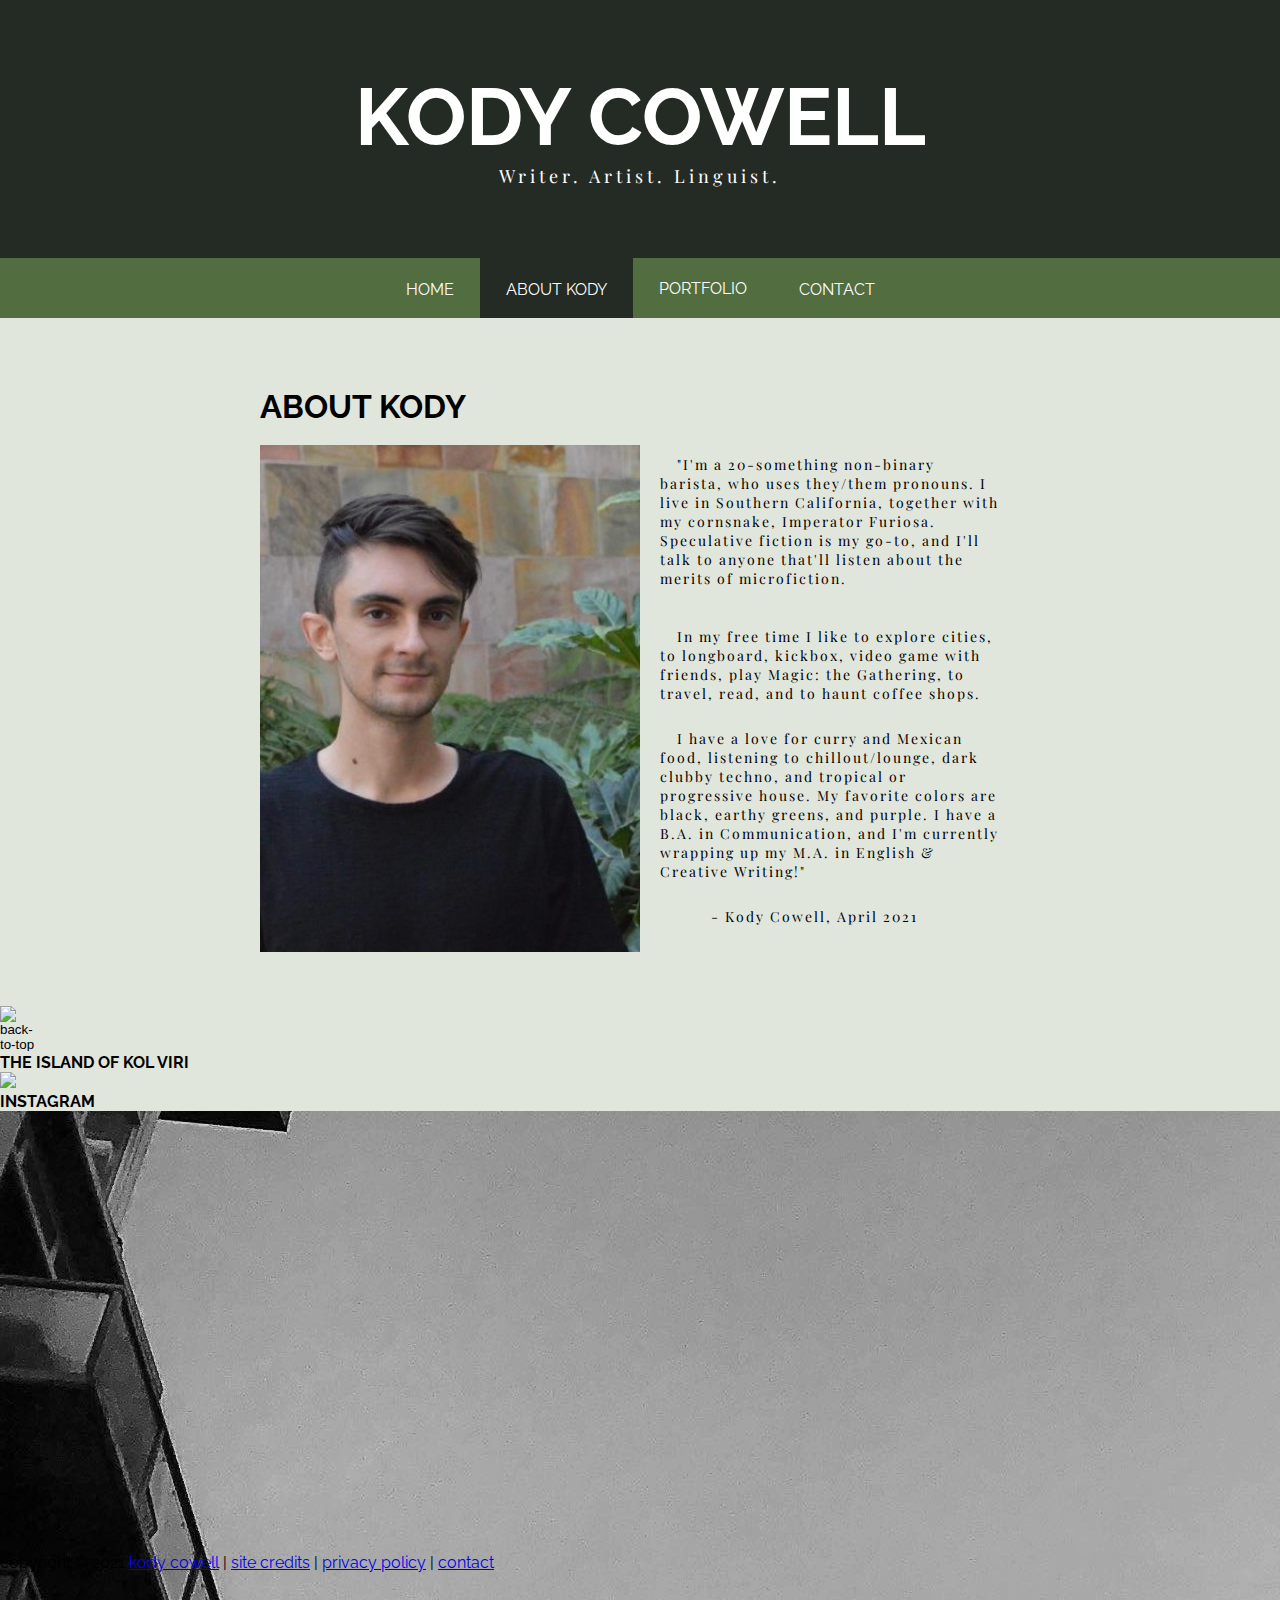
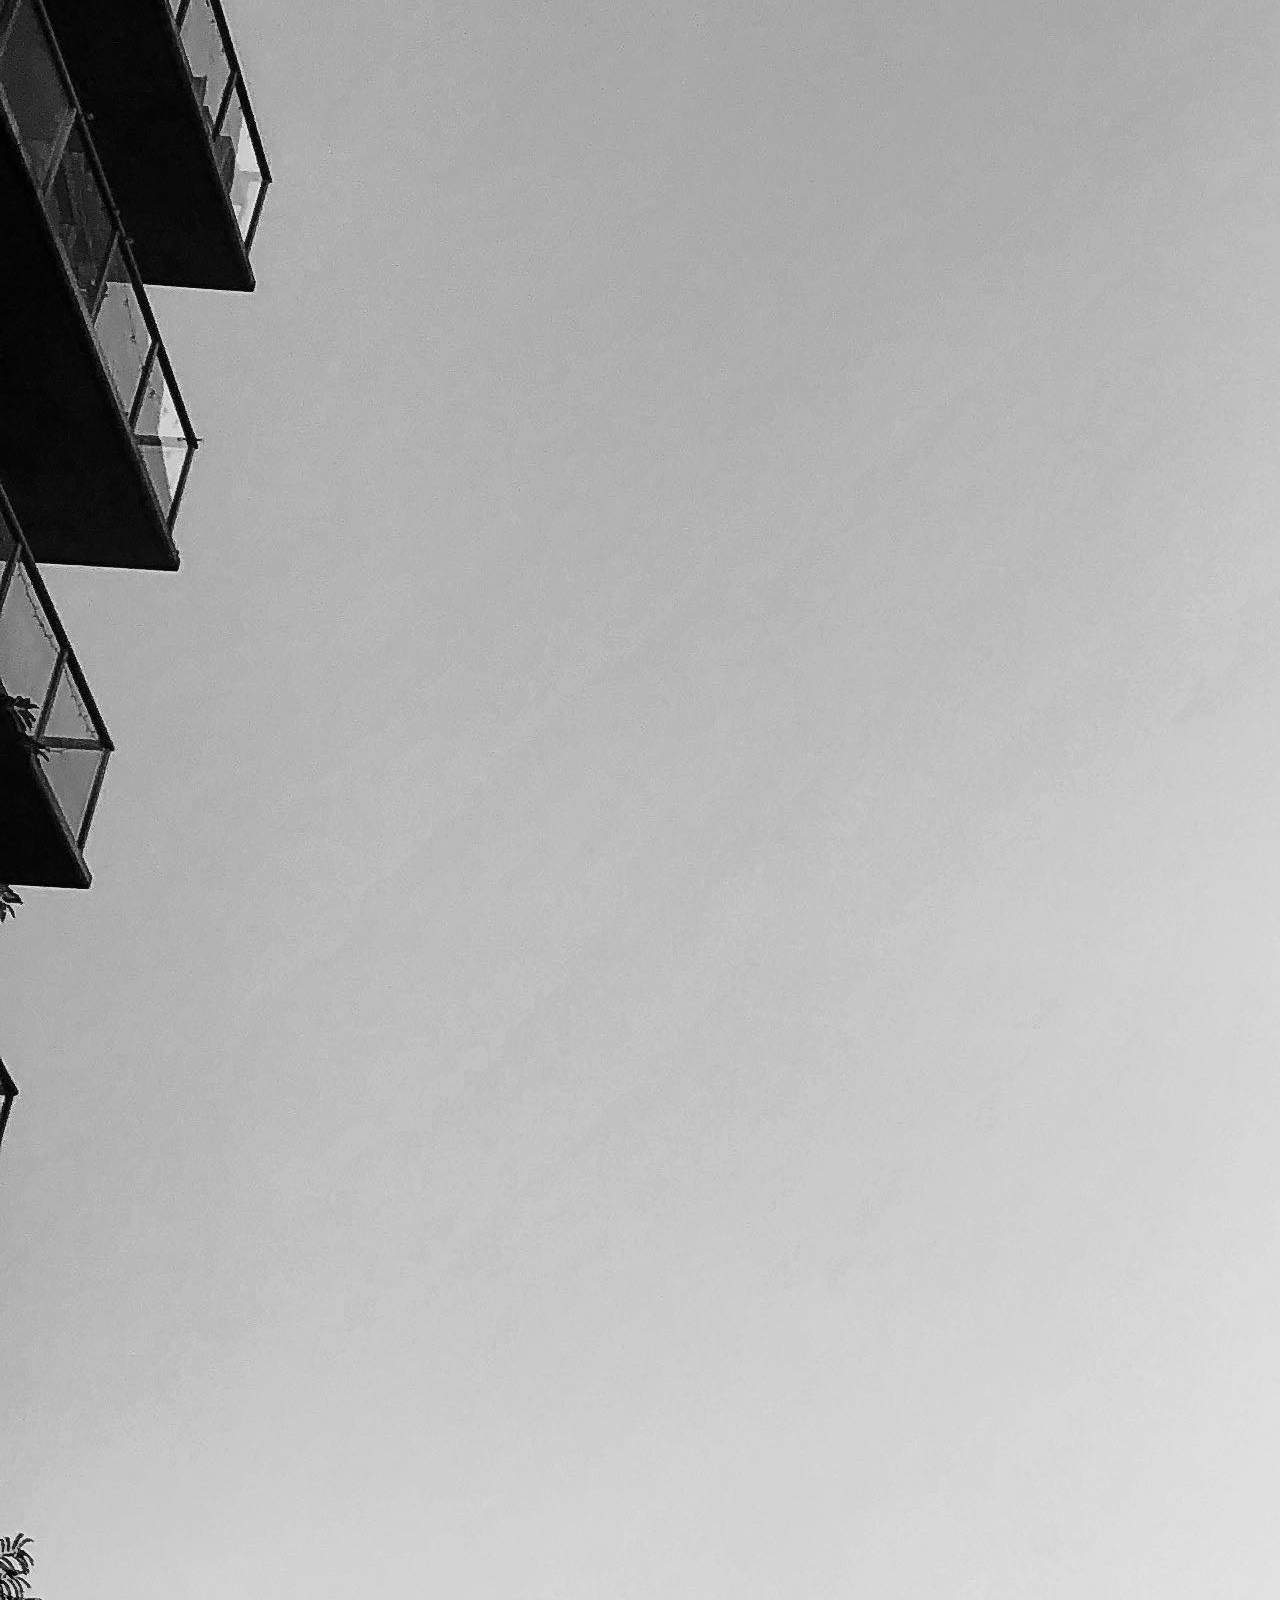
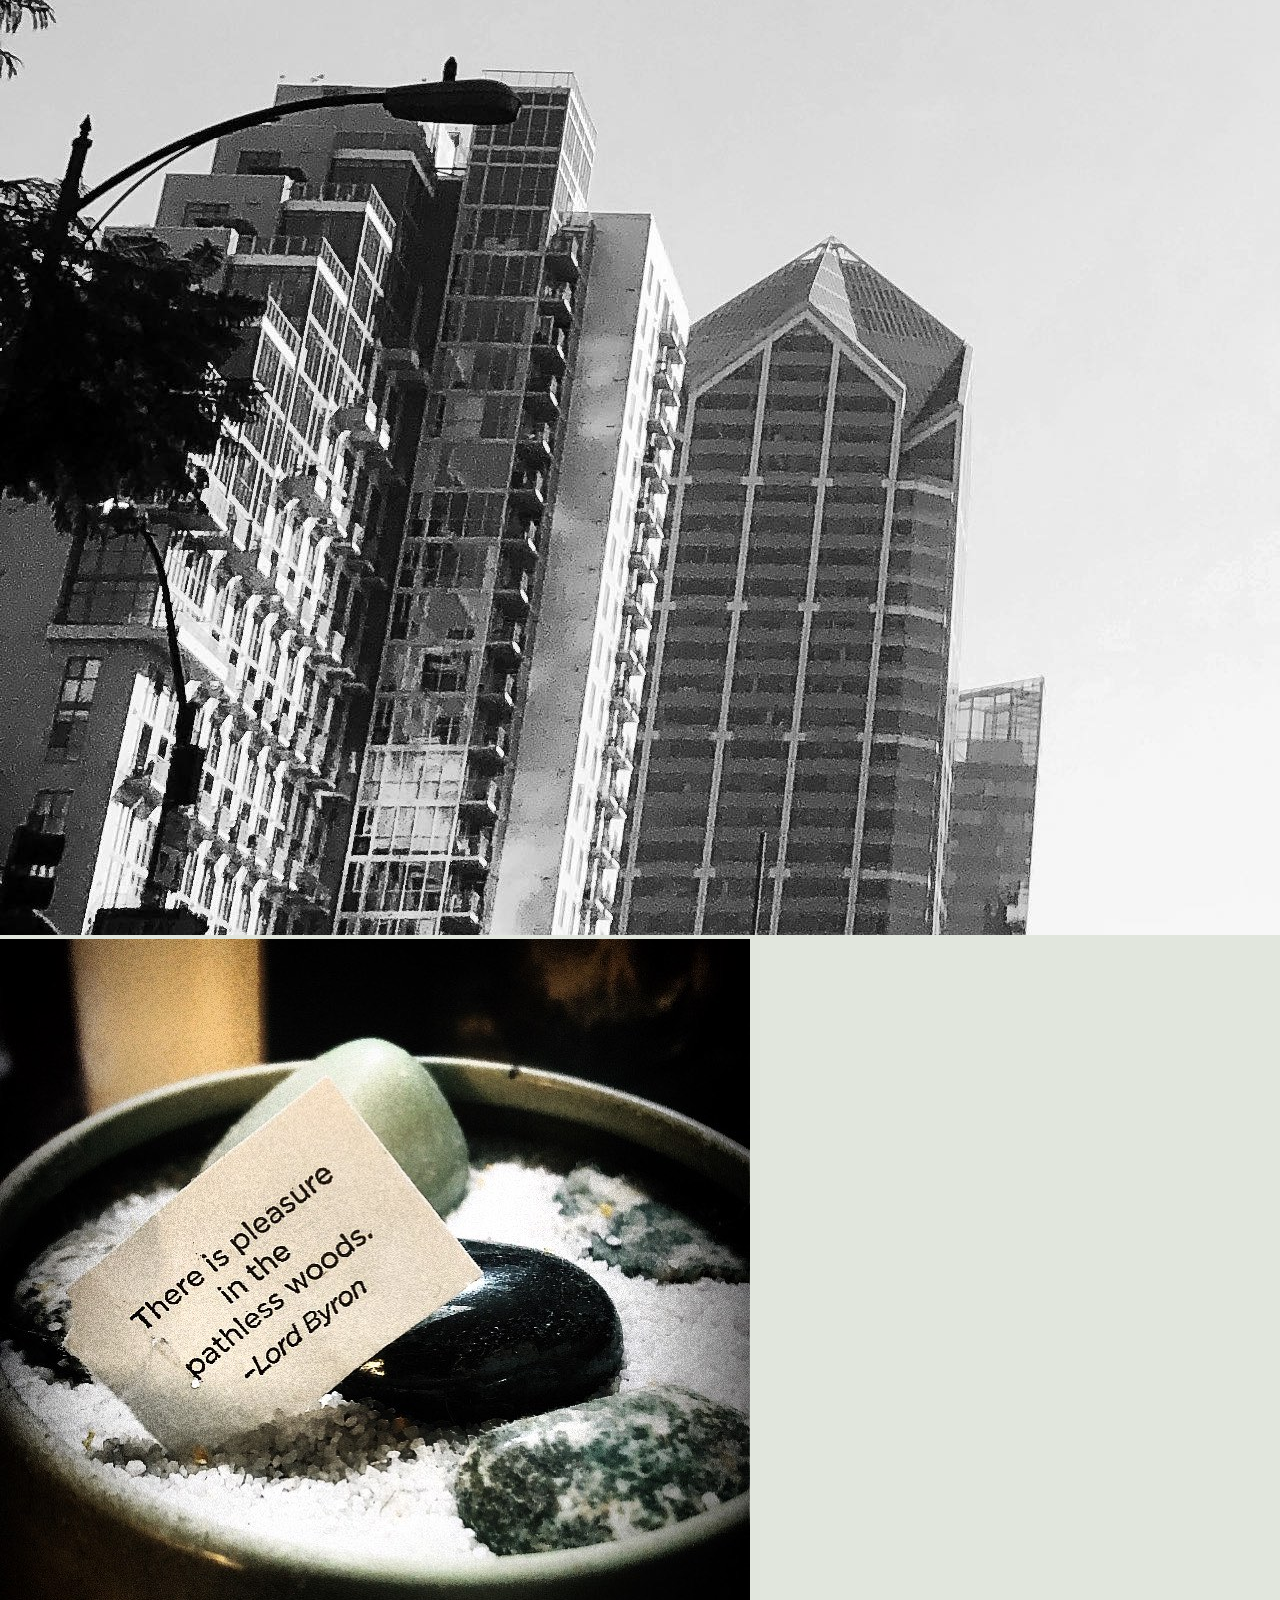
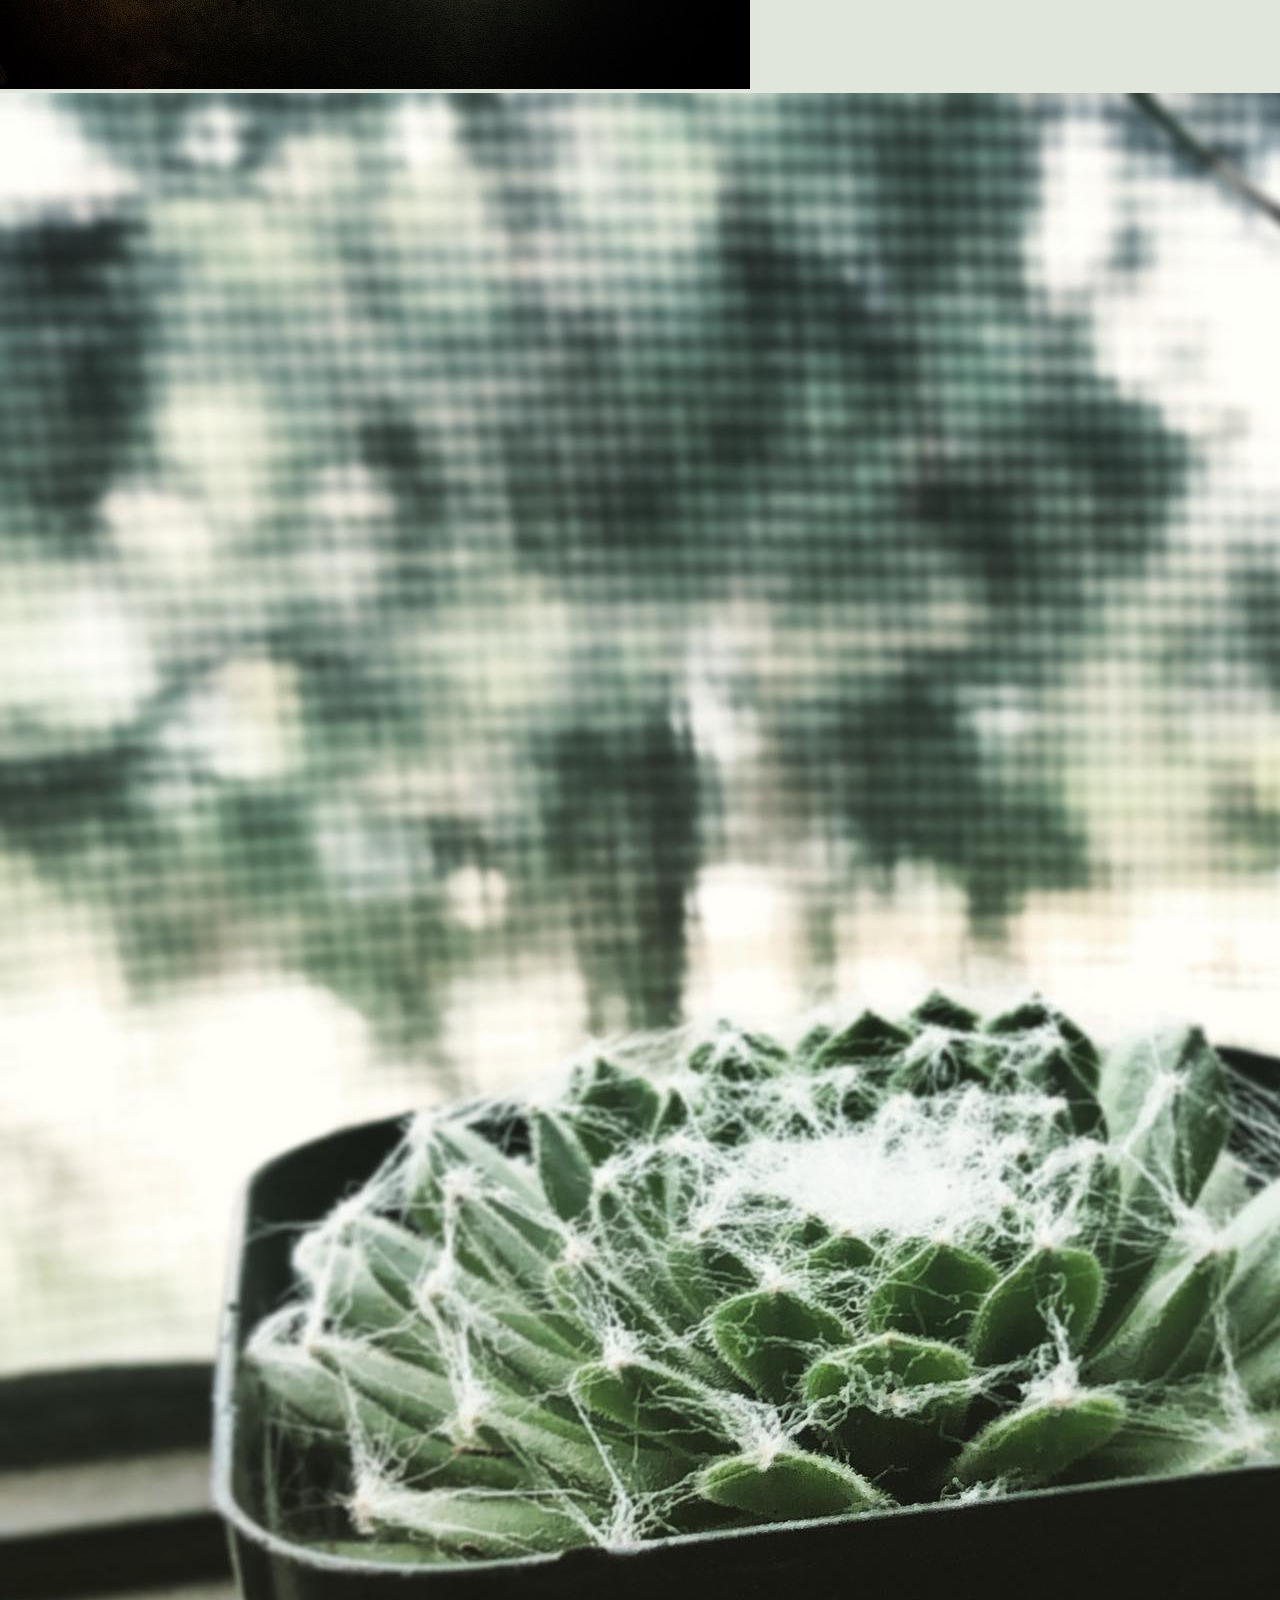
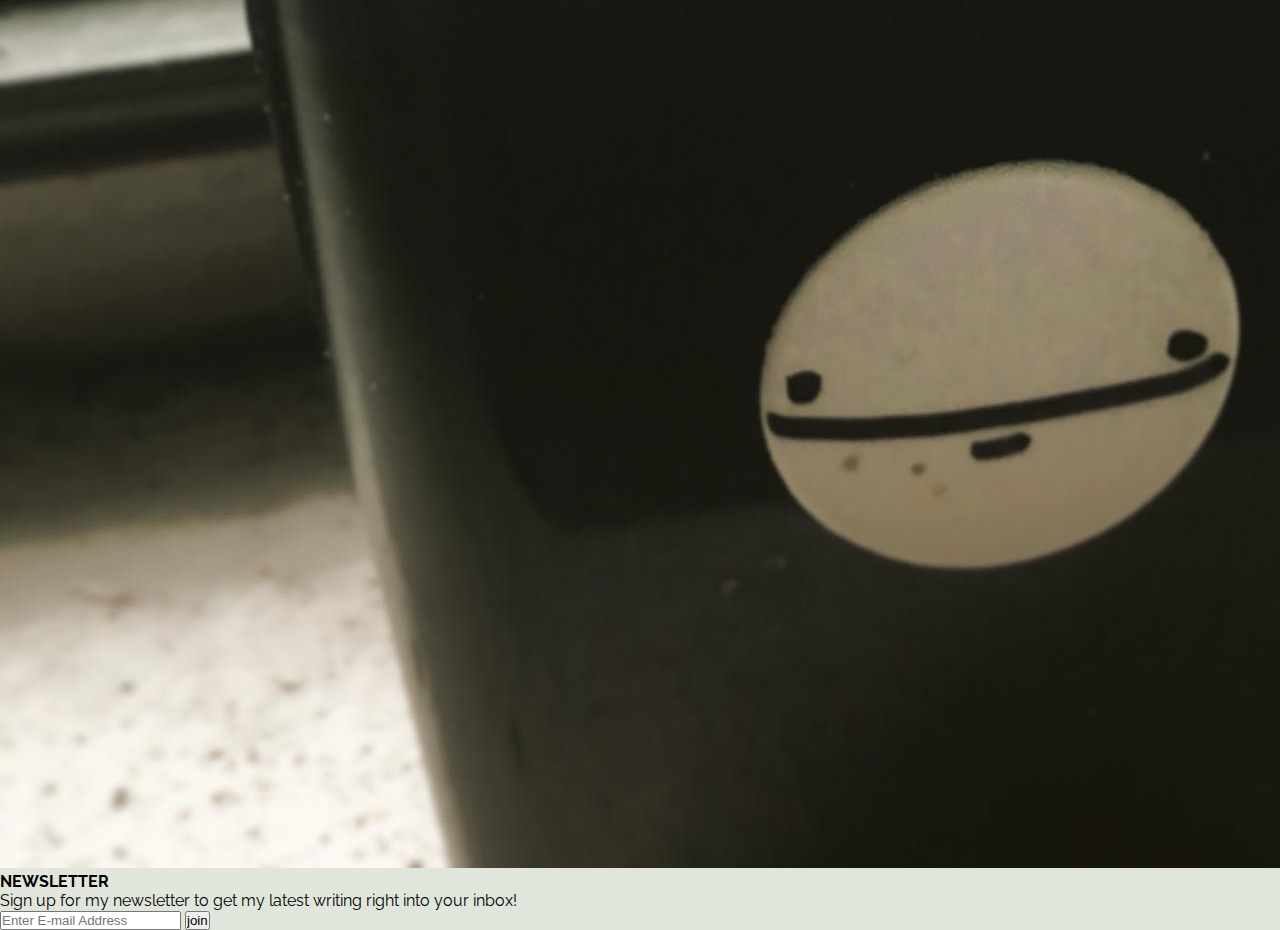
==== commit ee21f03b: "changed instagram widget due to faulty links" ====
--- a/about-kody.html
+++ b/about-kody.html
@@ -25,7 +25,7 @@
 <div class="navbar" id="navbar">
 <div class="navigation" id="navigation">
   <a href="index.html">Home</a>
-  <a href="about-kody.html" class="active">about kody</a>
+  <a href="about-kody.html" id="about-kody" class="active">about kody</a>
 	<div class="dropdown">
 	    <a href="portfolio.html" id="dropbtn" class="dropbtn">portfolio</a>
 	      
@@ -68,20 +68,21 @@
 				</p>
 			</div>
 
-			<div class="footer-widget-2">
+				<div class="footer-widget-2">
 				<h4 class="widget-title">INSTAGRAM</h4>
 				<div class="widget-images">
+					
 					<div class="insta-pic">
-						<a href="https://www.instagram.com/p/CLuhFMjBJE3/?igshid=bbefb8ykg4li" target="blank"><img id="picture" src="https://scontent-amt2-1.cdninstagram.com/v/t51.2885-15/e35/s1080x1080/153089223_249399296788393_7107474968008332931_n.jpg?tp=1&amp;_nc_ht=scontent-amt2-1.cdninstagram.com&amp;_nc_cat=101&amp;_nc_ohc=bFneDNuPi3oAX9F1mN2&amp;edm=AABBvjUAAAAA&amp;ccb=7-4&amp;oh=70a73e93604d042daadd72fa2ccfb1d2&amp;oe=609DCF3E&amp;_nc_sid=83d603"></a>
+						<a href="https://www.instagram.com/p/CLuhFMjBJE3/?igshid=bbefb8ykg4li" target="blank"><img id="picture" src="img/instagram_1.jpg"></a>
 					</div>
 					<div class="insta-pic">
-						<a href="https://www.instagram.com/p/CLZz4OmhOHC/" target="blank"><img id="picture" src="https://scontent-amt2-1.cdninstagram.com/v/t51.2885-15/e35/150633962_1832348787146833_5923864472317503566_n.jpg?tp=1&amp;_nc_ht=scontent-amt2-1.cdninstagram.com&amp;_nc_cat=101&amp;_nc_ohc=h8-UCfn9qmAAX-2yaI8&amp;edm=AABBvjUAAAAA&amp;ccb=7-4&amp;oh=6f2d29874e207fae768e8b93309d9865&amp;oe=609D9595&amp;_nc_sid=83d603">
+						<a href="https://www.instagram.com/p/CLZz4OmhOHC/" target="blank"><img id="picture" src="img/instagram_2.jpg">
 							
 						</a>
 						
 					</div>
 					<div class="insta-pic">
-						<a href="https://www.instagram.com/p/CJt40v_hmbW/" target="blank"><img id="picture" src="https://scontent-ams4-1.cdninstagram.com/v/t51.2885-15/e35/s1080x1080/136140134_867064200760243_3962149371081290311_n.jpg?tp=1&amp;_nc_ht=scontent-ams4-1.cdninstagram.com&amp;_nc_cat=107&amp;_nc_ohc=y1EXqqMMeFcAX-wBBD9&amp;edm=AP_V10EAAAAA&amp;ccb=7-4&amp;oh=d2094b92c1c3aa81f8616e200d456402&amp;oe=609B01E0&amp;_nc_sid=4f375e" ></a>
+						<a href="https://www.instagram.com/p/CJt40v_hmbW/" target="blank"><img id="picture" src="img/instagram_3.jpg" ></a>
 					</div>
 				</div>
 			</div>
@@ -94,6 +95,7 @@
 						<input type="email" name="mail" placeholder="Enter E-mail Address" required>
 						<input type="submit" value="join" name="subscribe">
 						<input type="hidden" name="_captcha" value="false">
+						<input type="hidden" name="_template" value="table">
 						<input type="hidden" name="_next" value="https://ninnua.github.io/kody-cowell/joined.html">
 					</form>
 				</div>
--- a/layout/kody.css
+++ b/layout/kody.css
@@ -18,7 +18,7 @@
  
 h1, h2, {
   font-family: 'Raleway', sans-serif;
-  text-transform: uppercase; ;
+  text-transform: uppercase;
   letter-spacing: 3px;
   margin: 0 auto 5px auto;
 
@@ -36,6 +36,33 @@
   letter-spacing: 2px;
   font-size: 16px;
 }
+
+hr {
+  margin: 30px auto 40px auto;
+  width: 75%;
+  color: #526e40;
+  background-color: #526e40;
+  height: 2px;
+  border: none;
+}
+
+li {
+  list-style-type: none;
+}
+.list {
+  font-family: 'Playfair Display', serif;
+  letter-spacing: 2px;
+}
+
+.list a{
+  color: #333;
+  text-decoration: none;
+}
+.list a:hover{
+  color: #526e40;
+  font-weight: bold;
+}
+
 /* ##################################### HEADER ########################### */
 .header {
   padding: 70px;
@@ -46,6 +73,7 @@
   position: relative;
   z-index: 20;
   overflow: hidden;
+  text-align: center;
 
 }
 
@@ -69,6 +97,16 @@
   text-align: center;
   font-size: 18px;
 }
+ @media screen and (max-width: 850px) {
+ .header h1 {
+    font-size: 75px;
+  }
+ }
+  @media screen and (max-width: 520px) {
+ .header h1 {
+    font-size: 70px;
+  }
+ }
 
 /* ##################################### NAV BAR ########################### */
 .navbar{
@@ -95,7 +133,7 @@
   padding: 22px 26px;
   text-decoration: none;
   text-transform: uppercase;
-
+  text-align: center;
 }
 
 .navbar p{
@@ -163,7 +201,41 @@
 .dropdown:hover .dropdown-content {
   display: block;
 }
-
+@media screen and (max-width: 850px) {
+.navbar a{
+  font-size: 14px;
+  padding: 22px 10px;
+  width: 25%;
+  }
+.dropdown {
+  width: 25%;
+}
+#dropbtn{
+  width: 100%;
+}
+.dropdown-content{
+  width: 25%;
+}
+
+.dropdown-content a{
+  width: 100%;
+}
+.navbar a:hover{
+  background-color: #526e40;
+}
+.navbar a:hover, .dropdown:hover .dropbtn {
+  background-color: #e1e6dd;
+  }
+.navigation {
+  width: 95%;
+  margin: 0 auto;
+}
+.dropdown .dropbtn{
+  padding: 22px 10px;
+  font-size: 14px;
+}
+
+}
  @media screen and (max-width: 850px) {
 .navbar a{
   font-size: 14px;
@@ -199,8 +271,20 @@
   font-size: 14px;
 }
 }
-
-
+@media screen and (max-width: 520px){
+  .navbar a{
+    font-size: 12px;
+    padding: 24px 12px;
+  }
+  .dropdown .dropbtn{
+    font-size: 12px;
+    padding: 24px 12px;
+  }
+  #about-kody{
+    text-align: center;
+    padding: 24px 0;
+  }
+}
 /* ################################### HOME BAR ##################################### */
 .home-bar {
   background-color: #242a24;
@@ -218,14 +302,15 @@
   width: 50%;
   text-align: center;
   color: white;
-  padding-top: 5%;
+  padding-top: 7%;
   padding-left: 18%;
-}
-
-.home-bar-text h2{
+
+}
+
+.home-bar-text h3{
   font-family: 'Playfair Display', serif;
   text-transform: none;
-}
+  }
 
 .home-bar-img {
   width: 50%;
@@ -235,9 +320,35 @@
   
 }
 #kody-mono {
-  width: 100%;
-  max-width:250px;
-
+  width: 250px;
+
+}
+
+@media screen and (max-width: 850px) {
+.home-bar-text{
+  padding-left: 2%;
+  padding-top: 10%;
+  
+  }
+.home-bar-text h3{
+  font-size: 16px;
+}
+}
+
+@media screen and (max-width: 520px){
+  .home-bar-text h3{
+    font-size: 12px;
+  }
+  .home-bar-text{
+    padding-top: 20%;
+  }
+}
+
+/* ##################################### HOME WRAP ################################*/
+.wrap {
+  width: 100%;
+  max-width: 1200px;
+  height: 500px;
 }
 
 /* ##################################### MAIN ELEMENTS ########################### */
@@ -290,6 +401,10 @@
   
 }
 
+.intro h1{
+  text-transform: uppercase;
+}
+
 .intro p {
   font-family: 'Playfair Display', serif;
   letter-spacing: 2px;
@@ -347,6 +462,10 @@
  color: #526e40;
  }
 
+ .article-form h1{
+  text-transform: uppercase;
+ }
+
 #about-text {
   display: block;
   width: 50%;
@@ -373,6 +492,46 @@
   width: 100%;
   overflow: hidden;
 }
+
+.book {
+  max-width: 700px;
+  width: 100%;
+  height: auto;
+  margin: 50px auto;
+  overflow: hidden;
+}
+
+#book-cover {
+ max-width: 300px;
+ width: 50%;
+ display: block;
+ float: left;
+ margin:20px;
+ box-shadow: 0px 0px 7px 3px rgba(82,110,64,1); 
+}
+.book-text{
+  display: block;
+  width: 50%;
+  float: left;
+  text-align: center;
+  font-family: 'Playfair Display', serif;
+  letter-spacing: 2px;
+  padding: 170px 20px;
+}
+
+.book-text p{
+  padding-bottom: 15px;
+}
+
+.book-text a{
+  text-decoration: none;
+  color: black;
+}
+.book-text a:hover{
+  color: #526e40;
+  font-weight: bold;
+}
+
 @media screen and (max-width: 850px) {
   #about-text{
     float: center;
@@ -393,6 +552,22 @@
   }
 }
 
+@media screen and (max-width: 750px){
+  .book-text{
+    font-size: 14px;
+    padding: 20% 15px;
+  }
+  #book-cover{
+    width: 40%;
+  }
+}
+
+@media screen and (max-width: 520px){
+  .book-text{
+    font-size: 14px;
+    padding: 65px 15px;
+  }
+
 /*########################### CONTACT FORM ###################################*/
 .contact-form{
 text-align: center;
@@ -450,6 +625,7 @@
   margin: 0 auto;
   text-align: center;
   float: center;
+  height: 300px;
 }
 
 .footer-widget-1{
@@ -504,6 +680,9 @@
   display: block;
 }
 
+.newsletter{
+  text-align: center;
+}
 .newsletter p {
   font-family: 'Raleway', sans-serif;
   font-size: 14px;
@@ -521,10 +700,11 @@
 
 .newsletter input[type=submit] {
   background-color: #e1e6dd;
+  display: block;
   color: black;
   border: none;
   padding: 5px 20px;
-  margin: 5px;
+  margin: 5px auto;
   text-transform: uppercase;
   font-family: 'Raleway', serif;
   font-size: 16px;
@@ -549,6 +729,22 @@
   }
   .widget-title {
     padding-top: 30px;
+  }
+  .newsletter p{
+    width: 30%;
+    margin: 5px auto 15px;
+  }
+  .newsletter input[type=email] {
+    width: 50%;
+  }
+}
+
+@media screen and (max-width: 520px) {
+  .newsletter p{
+    width: 90%;
+  }
+  .newsletter input[type=email]{
+    width: 75%;
   }
 }
 /* ##################################### FOOTER ########################### */
@@ -557,8 +753,10 @@
   padding: 30px;
   color: white;
   font-family: 'Raleway', sans-serif;
-  position: relative;
+  left: 0;
   bottom: 0;
+  width: 100%;
+ 
 }
 
 .footer-text {
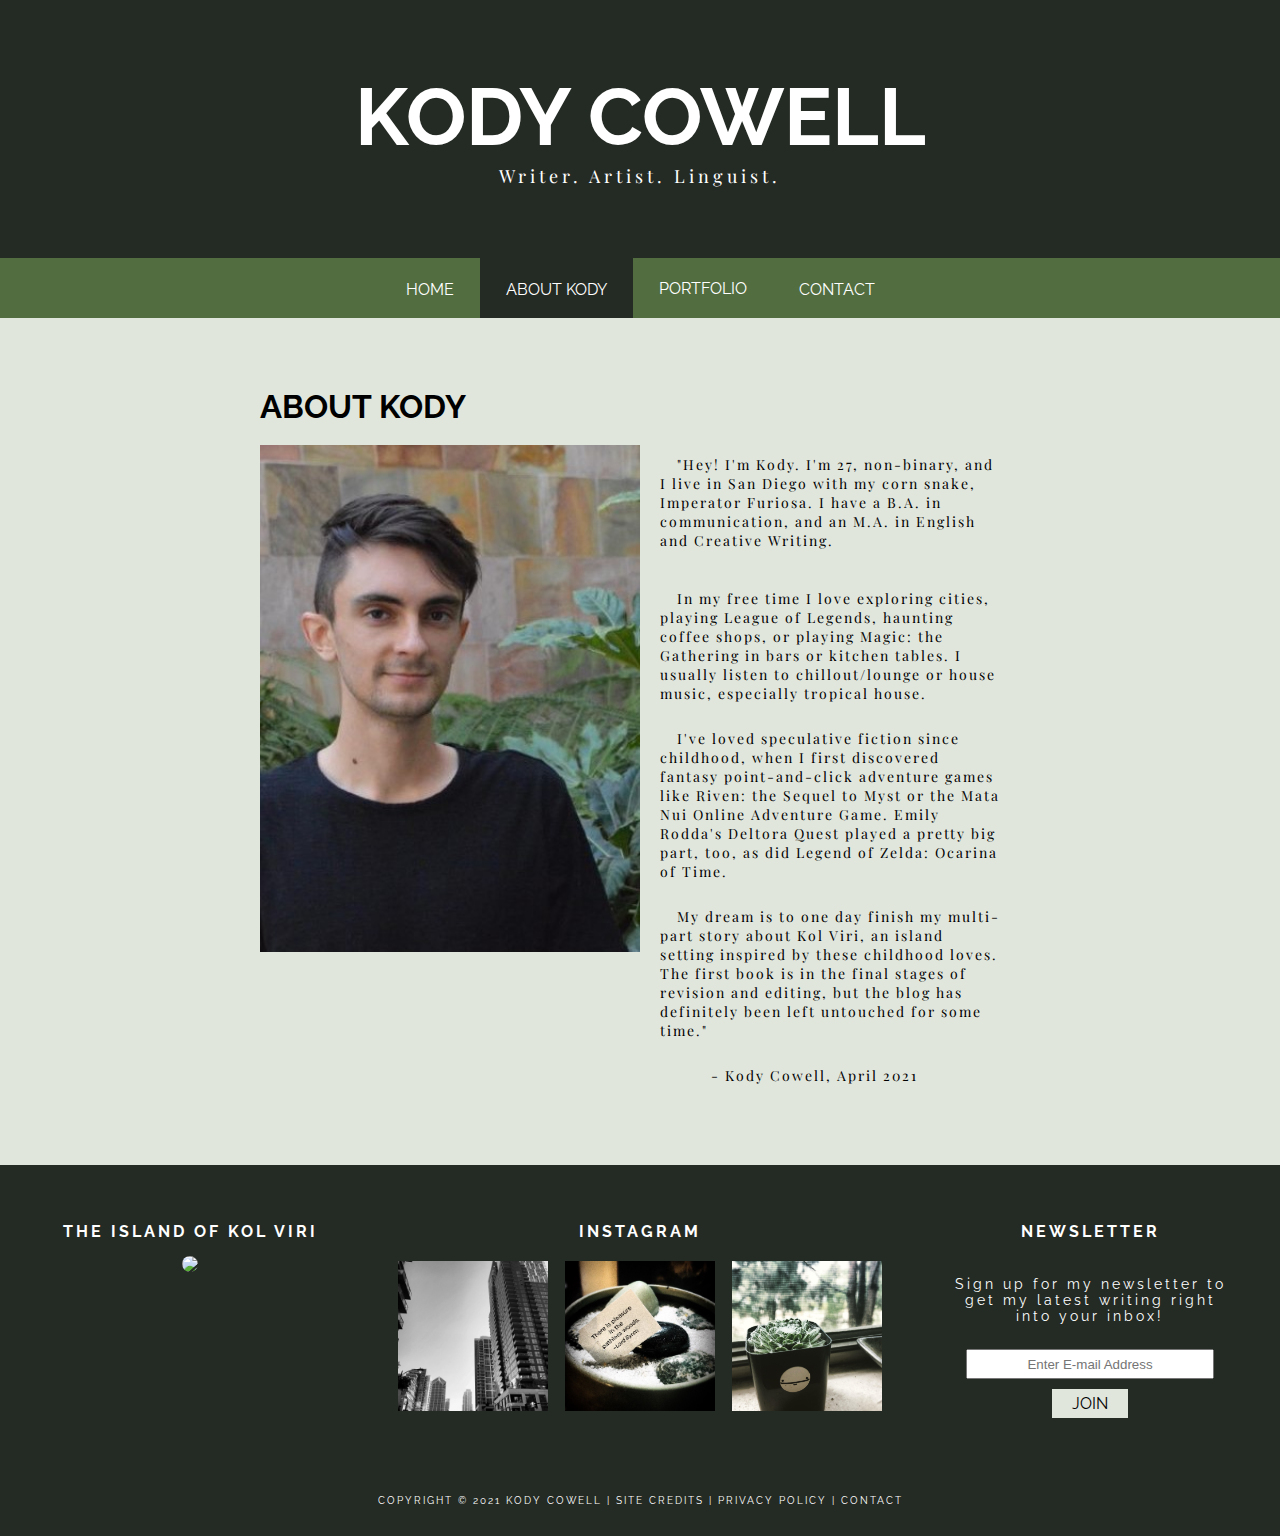
==== commit 3fd15e4c: "Update about-kody.html" ====
--- a/about-kody.html
+++ b/about-kody.html
@@ -47,9 +47,10 @@
 			<div class="about-content">
 			<img id="about-img" src="img/kody-profile-small.jpg">
 			<div id="about-text">
-				<p style="text-indent: 5%"> "I'm a 20-something non-binary barista, who uses they/them pronouns. I live in Southern California, together with my cornsnake, Imperator Furiosa. Speculative fiction is my go-to, and I'll talk to anyone that'll listen about the merits of microfiction.<p><br>
-				<p style="text-indent: 5%">In my free time I like to explore cities, to longboard, kickbox, video game with friends, play Magic: the Gathering, to travel, read, and to haunt coffee shops.</p><br>
-				<p style="text-indent: 5%">I have a love for curry and Mexican food, listening to chillout/lounge, dark clubby techno, and tropical or progressive house. My favorite colors are black, earthy greens, and purple. I have a B.A. in Communication, and I'm currently wrapping up my M.A. in English & Creative Writing!"</p><br>
+				<p style="text-indent: 5%"> "Hey! I'm Kody. I'm 27, non-binary, and I live in San Diego with my corn snake, Imperator Furiosa. I have a B.A. in communication, and an M.A. in English and Creative Writing.<p><br>
+				<p style="text-indent: 5%">In my free time I love exploring cities, playing League of Legends, haunting coffee shops, or playing Magic: the Gathering in bars or kitchen tables. I usually listen to chillout/lounge or house music, especially tropical house.</p><br>
+				<p style="text-indent: 5%">I've loved speculative fiction since childhood, when I first discovered fantasy point-and-click adventure games like Riven: the Sequel to Myst or the Mata Nui Online Adventure Game. Emily Rodda's Deltora Quest played a pretty big part, too, as did Legend of Zelda: Ocarina of Time.</p><br>
+				<p style="text-indent: 5%">My dream is to one day finish my multi-part story about Kol Viri, an island setting inspired by these childhood loves. The first book is in the final stages of revision and editing, but the blog has definitely been left untouched for some time."</p><br>
 				<p style="text-indent: 15%" font-style="italic"> - Kody Cowell, April 2021</p>
 			</div>
 			</div>
@@ -108,7 +109,7 @@
 	<div class="footer-text">
 		<p>copyright &#169; 2021 
 			<a href="index.html">kody cowell</a> |
-			<a href="#">site credits</a> |
+			<a href="site-credits.html">site credits</a> |
 			<a href="#">privacy policy</a> |
 			<a href="contact.html">contact</a>
 		</p>
--- a/layout/kody.css
+++ b/layout/kody.css
@@ -421,6 +421,19 @@
   font-weight: bold;
 }
 
+.site-credits {
+  background-color: #e1e6dd;
+  max-width: 800px;
+  width: 100%;
+  margin: 20px auto 60px auto;
+  padding: 20px;
+  opacity: 60;
+  box-shadow:  none;
+  overflow: hidden;
+  font-family: 'Playfair Display', serif;
+  letter-spacing: 2px;
+}
+
 .articletitle {
   font-family: 'Raleway', sans-serif;
   margin:;
@@ -532,6 +545,7 @@
   font-weight: bold;
 }
 
+
 @media screen and (max-width: 850px) {
   #about-text{
     float: center;
@@ -567,6 +581,7 @@
     font-size: 14px;
     padding: 65px 15px;
   }
+}
 
 /*########################### CONTACT FORM ###################################*/
 .contact-form{
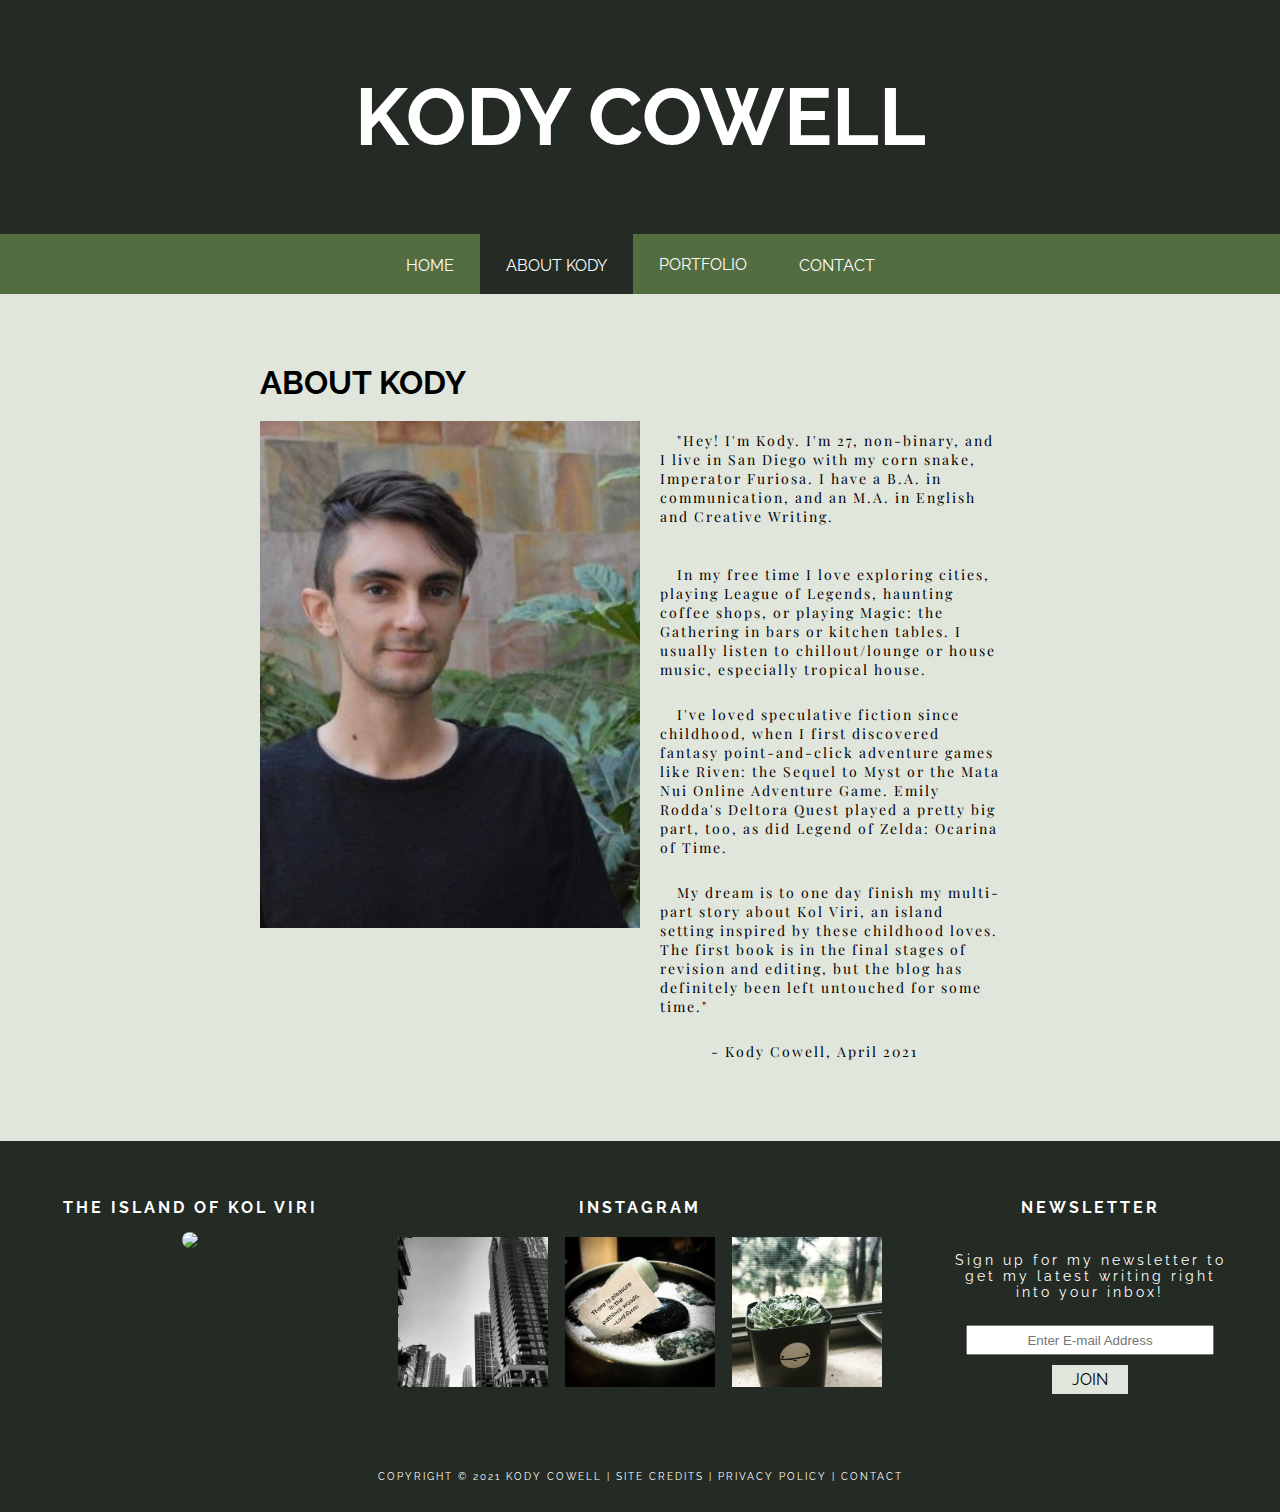
==== commit 4d9fec54: "deleted subtext" ====
--- a/about-kody.html
+++ b/about-kody.html
@@ -18,7 +18,6 @@
 <div>
 	<header class="header">
 		<h1><a href="index.html">KODY COWELL</a></h1>
-			<p>Writer. Artist. Linguist.</p>
 	</header>
 </div>
 	<!--- ----------------------------------------------- -->
